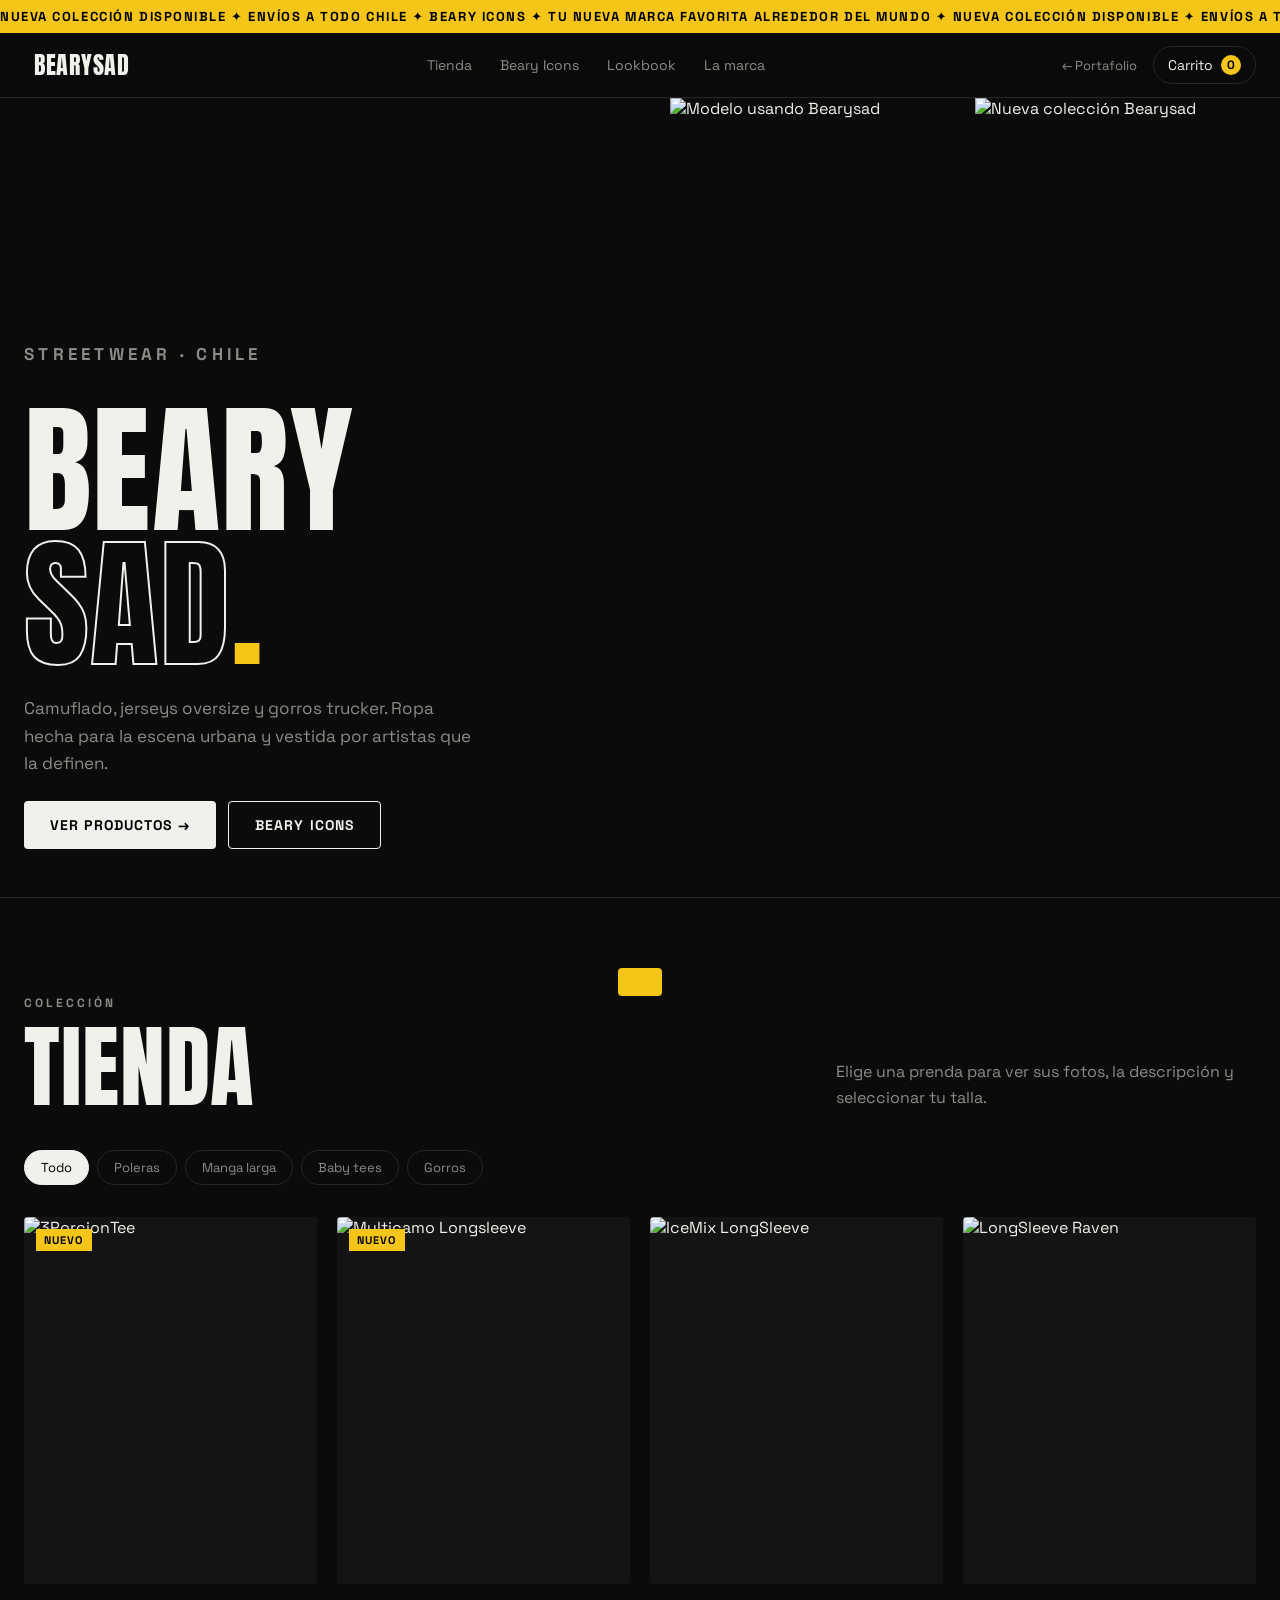
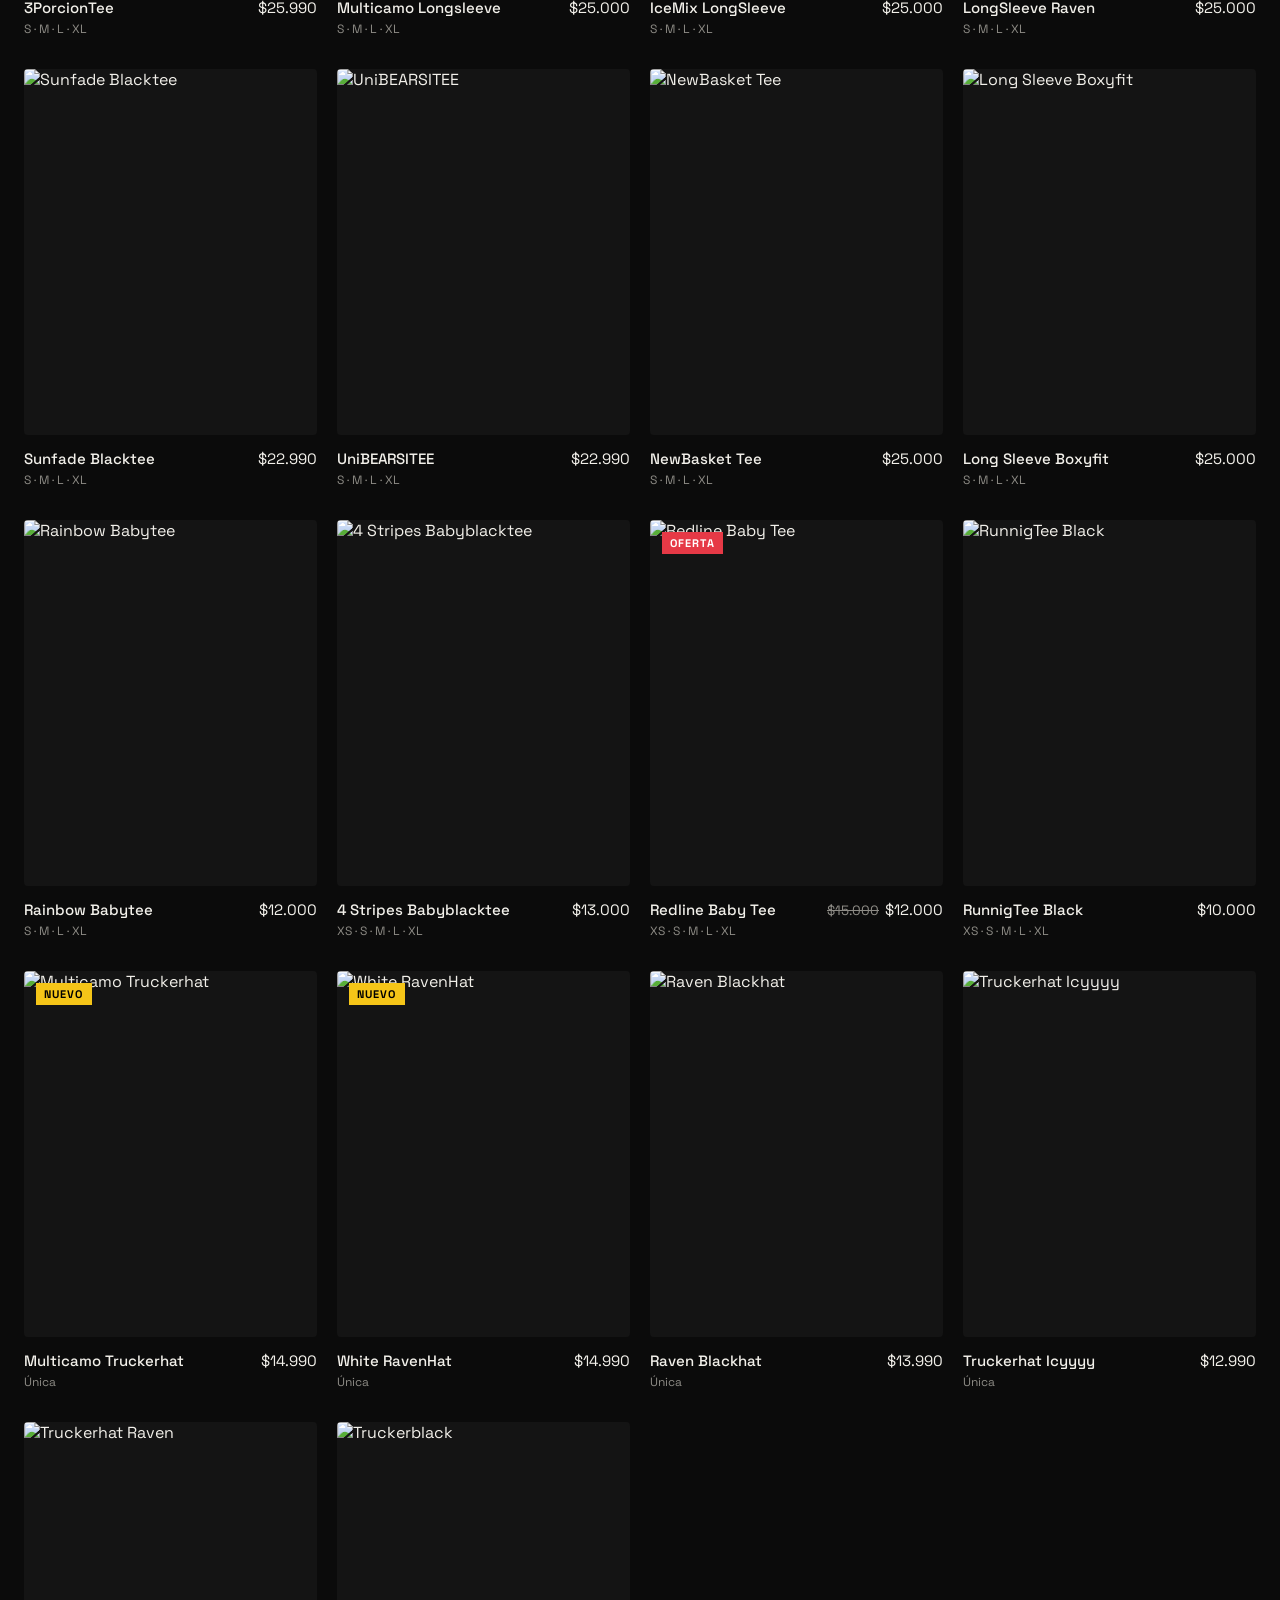
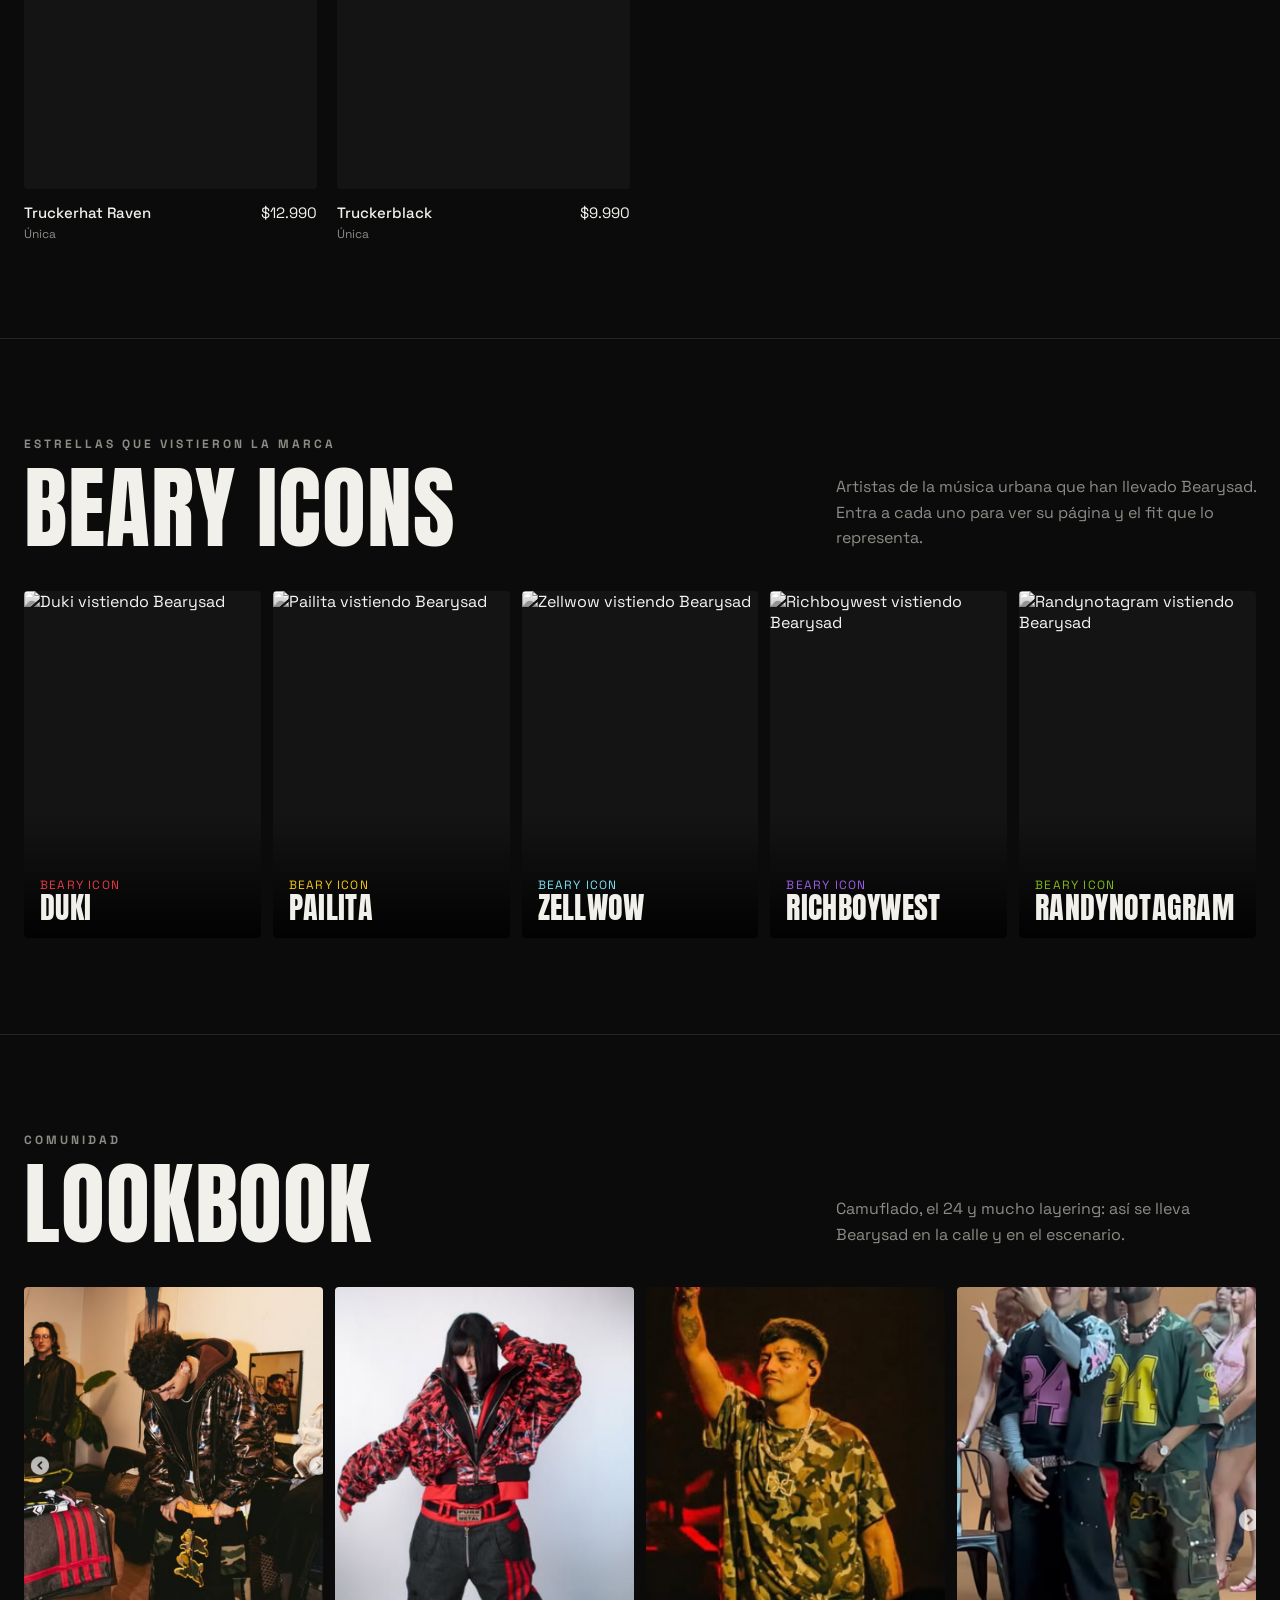
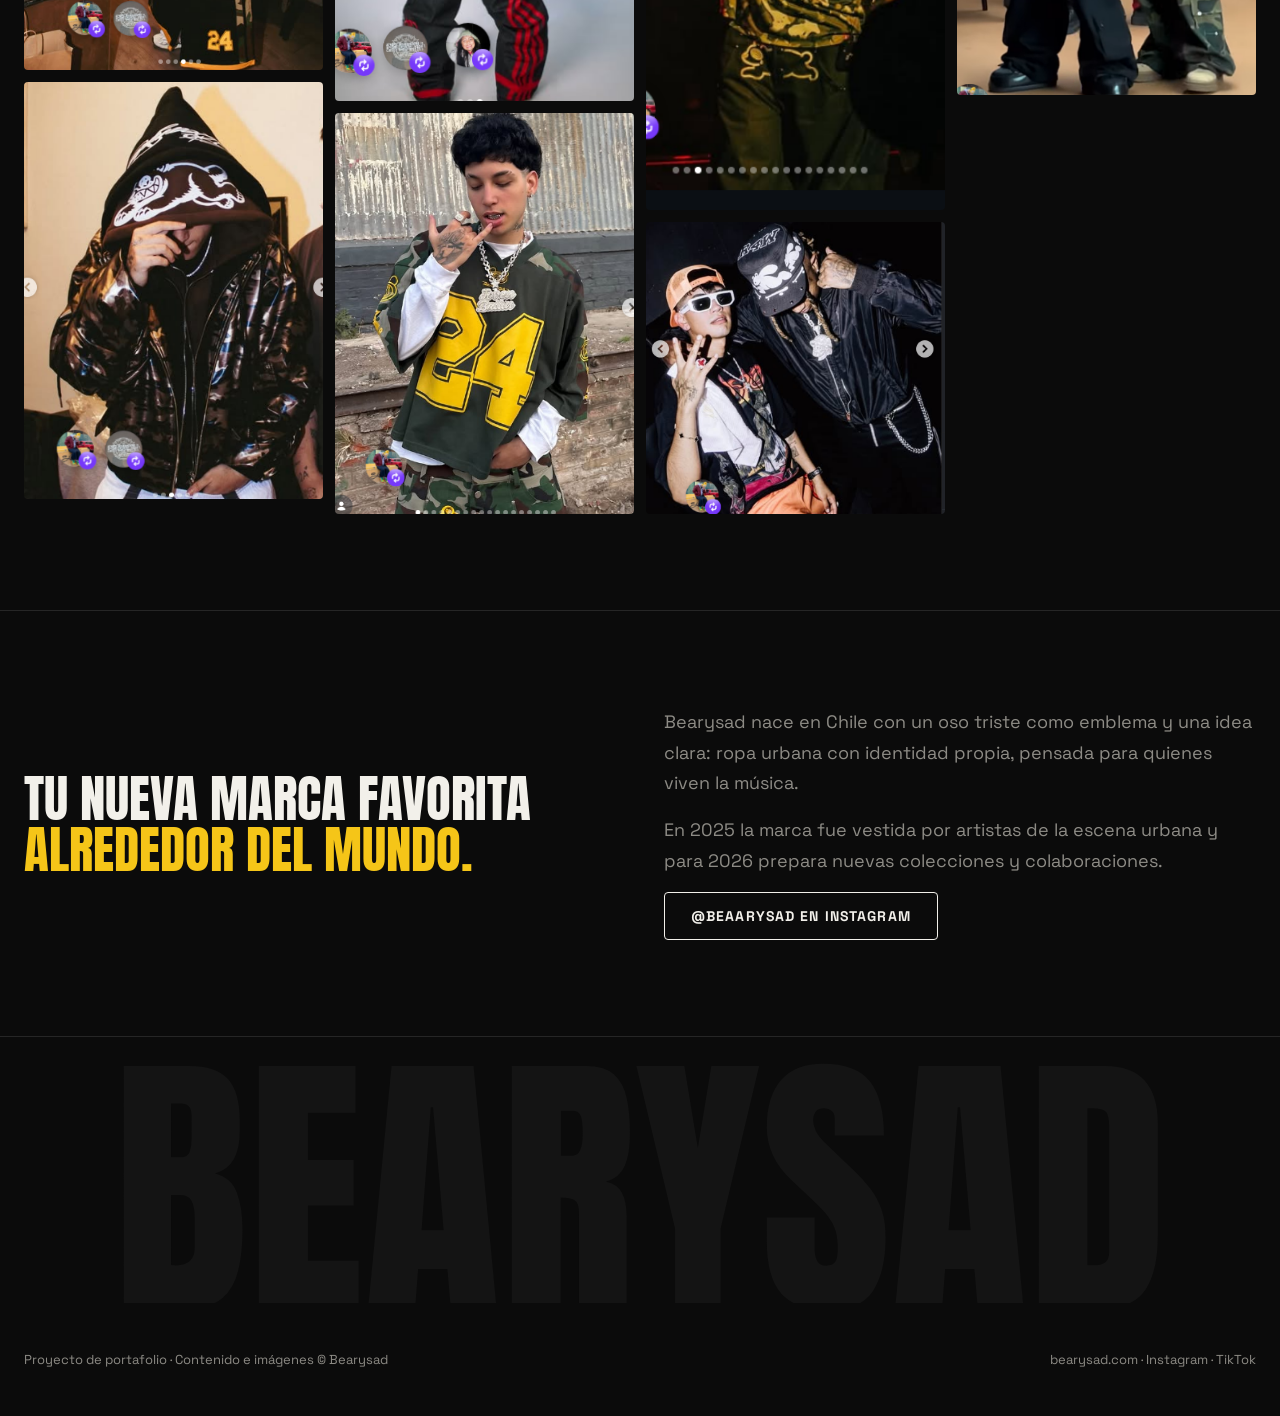
==== proyectos/bearysad/index.html @ 82fe90ac "Portafolio: proyecto 01 Bearysad (tienda + Beary Icons) Co-Authored-By: Claude Opus 5.5 <noreply@ant" ====
<!doctype html>
<html lang="es">
<head>
  <meta charset="utf-8">
  <meta name="viewport" content="width=device-width, initial-scale=1">
  <title>Bearysad · Tienda</title>
  <meta name="description" content="Bearysad — marca chilena de streetwear. Catálogo, tallas y Beary Icons.">
  <link rel="preconnect" href="https://fonts.googleapis.com">
  <link href="https://fonts.googleapis.com/css2?family=Anton&family=Space+Grotesk:wght@400;500;700&display=swap" rel="stylesheet">
  <link rel="stylesheet" href="styles.css">
</head>
<body>
  <div class="marquee"><div>
    NUEVA COLECCIÓN DISPONIBLE ✦ ENVÍOS A TODO CHILE ✦ BEARY ICONS ✦ TU NUEVA MARCA FAVORITA ALREDEDOR DEL MUNDO ✦
    NUEVA COLECCIÓN DISPONIBLE ✦ ENVÍOS A TODO CHILE ✦ BEARY ICONS ✦ TU NUEVA MARCA FAVORITA ALREDEDOR DEL MUNDO ✦&nbsp;
  </div></div>

  <header class="top"><div class="wrap">
    <a class="brand" href="#"><img src="https://bearysad.com/cdn/shop/files/3dgifmaker58118.gif?height=100&v=1765331520" alt="">BEARYSAD</a>
    <nav class="nav"><a href="#tienda">Tienda</a><a href="#icons">Beary Icons</a><a href="#lookbook">Lookbook</a><a href="#marca">La marca</a></nav>
    <div style="display:flex;gap:16px;align-items:center">
      <a class="back" href="../../">← Portafolio</a>
      <button class="cart-btn">Carrito <span class="cart-count">0</span></button>
    </div>
  </div></header>

  <section class="hero">
    <div class="hero-copy">
      <p class="kicker">Streetwear · Chile</p>
      <h1 class="display">Beary<br><span class="outline">Sad</span><span class="y">.</span></h1>
      <p>Camuflado, jerseys oversize y gorros trucker. Ropa hecha para la escena urbana y vestida por artistas que la definen.</p>
      <div class="ctas"><a class="btn" href="#tienda">Ver productos →</a><a class="btn ghost" href="#icons">Beary Icons</a></div>
    </div>
    <div class="hero-imgs">
      <img src="https://bearysad.com/cdn/shop/files/IMG_6656.jpg?v=1794150648&width=1200" alt="Modelo usando Bearysad">
      <img src="https://bearysad.com/cdn/shop/files/IMG_6909.jpg?v=1794150567&width=1200" alt="Nueva colección Bearysad">
    </div>
  </section>

  <section class="block" id="tienda"><div class="wrap">
    <div class="sec-head reveal">
      <div><p class="kicker">Colección</p><h2 class="display">Tienda</h2></div>
      <p>Elige una prenda para ver sus fotos, la descripción y seleccionar tu talla.</p>
    </div>
    <div class="filters" id="filters"></div>
    <div class="products" id="products"></div>
  </div></section>

  <section class="block" id="icons"><div class="wrap">
    <div class="sec-head reveal">
      <div><p class="kicker">Estrellas que vistieron la marca</p><h2 class="display">Beary Icons</h2></div>
      <p>Artistas de la música urbana que han llevado Bearysad. Entra a cada uno para ver su página y el fit que lo representa.</p>
    </div>
    <div class="icons" id="icons-grid"></div>
  </div></section>

  <section class="block" id="lookbook"><div class="wrap">
    <div class="sec-head reveal">
      <div><p class="kicker">Comunidad</p><h2 class="display">Lookbook</h2></div>
      <p>Camuflado, el 24 y mucho layering: así se lleva Bearysad en la calle y en el escenario.</p>
    </div>
    <div class="lookbook" id="lookbook-grid"></div>
  </div></section>

  <section class="block" id="marca"><div class="wrap about">
    <blockquote class="reveal">Tu nueva marca favorita <span>alrededor del mundo.</span></blockquote>
    <div class="reveal">
      <p>Bearysad nace en Chile con un oso triste como emblema y una idea clara: ropa urbana con identidad propia, pensada para quienes viven la música.</p>
      <p>En 2025 la marca fue vestida por artistas de la escena urbana y para 2026 prepara nuevas colecciones y colaboraciones.</p>
      <a class="btn ghost" href="https://www.instagram.com/beaarysad/" target="_blank" rel="noopener">@beaarysad en Instagram</a>
    </div>
  </div></section>

  <div class="big-word">Bearysad</div>
  <footer class="foot"><div class="wrap">
    <span>Proyecto de portafolio · Contenido e imágenes © Bearysad</span>
    <span><a href="https://bearysad.com" target="_blank" rel="noopener">bearysad.com</a> · <a href="https://www.instagram.com/beaarysad/" target="_blank" rel="noopener">Instagram</a> · <a href="https://www.tiktok.com/@beaarysad" target="_blank" rel="noopener">TikTok</a></span>
  </div></footer>

  <script src="data.js"></script>
  <script src="app.js"></script>
  <script>
    let current = 'todo';
    function renderProducts() {
      const list = current === 'todo' ? PRODUCTS : PRODUCTS.filter(p => p.cat === current);
      $('#products').innerHTML = list.map(productCard).join('');
      $('#filters').innerHTML = CATEGORIES.map(c => `<button class="chip ${c.id === current ? 'active' : ''}" data-cat="${c.id}">${c.label}</button>`).join('');
      observeReveals();
    }
    $('#filters').addEventListener('click', e => { const b = e.target.closest('[data-cat]'); if (b) { current = b.dataset.cat; renderProducts(); } });
    renderProducts();

    $('#icons-grid').innerHTML = ICONS.map(i => `
      <a class="icon-card reveal" href="icono.html?id=${i.id}" style="--c:${i.theme.accent}">
        <img src="${i.image}" alt="${i.name} vistiendo Bearysad" loading="lazy">
        <div class="label"><span>Beary Icon</span><h3 class="display">${i.name}</h3></div>
      </a>`).join('');

    $('#lookbook-grid').innerHTML = LOOKBOOK.map(src => `<img class="reveal" src="${src}" alt="Look Bearysad" loading="lazy">`).join('');
    observeReveals();
  </script>
</body>
</html>
---- proyectos/bearysad/styles.css ----
:root {
  --bg: #0b0b0b; --bg2: #141414; --fg: #f2f0ea; --muted: #8d8b85; --line: #262626;
  --accent: #f5c518; --red: #e63946; --radius: 4px;
}
* { box-sizing: border-box; margin: 0; padding: 0; }
html { scroll-behavior: smooth; }
body { background: var(--bg); color: var(--fg); font-family: 'Space Grotesk', system-ui, sans-serif; overflow-x: hidden; }
a { color: inherit; text-decoration: none; }
button { font: inherit; color: inherit; background: none; border: 0; cursor: pointer; }
img { display: block; max-width: 100%; }
.wrap { max-width: 1320px; margin: 0 auto; padding: 0 24px; }
.display { font-family: 'Anton', sans-serif; font-weight: 400; text-transform: uppercase; letter-spacing: .01em; line-height: .95; }

/* Marquee */
.marquee { background: var(--accent); color: #000; overflow: hidden; white-space: nowrap; font-weight: 700; font-size: 13px; letter-spacing: .12em; padding: 8px 0; }
.marquee div { display: inline-block; animation: scroll 28s linear infinite; }
@keyframes scroll { to { transform: translateX(-50%); } }

/* Header */
header.top { position: sticky; top: 0; z-index: 40; background: rgba(11,11,11,.85); backdrop-filter: blur(10px); border-bottom: 1px solid var(--line); }
header.top .wrap { display: flex; align-items: center; justify-content: space-between; height: 64px; gap: 16px; }
.brand { display: flex; align-items: center; gap: 10px; font-family: Anton; font-size: 24px; letter-spacing: .03em; }
.brand img { height: 36px; }
.nav { display: flex; gap: 28px; font-size: 14px; }
.nav a { color: var(--muted); transition: color .2s; }
.nav a:hover { color: var(--fg); }
.cart-btn { display: flex; align-items: center; gap: 8px; border: 1px solid var(--line); padding: 8px 14px; border-radius: 99px; font-size: 14px; }
.cart-btn:hover { border-color: var(--fg); }
.cart-count { background: var(--accent); color: #000; font-weight: 700; border-radius: 99px; min-width: 20px; height: 20px; display: grid; place-items: center; font-size: 12px; padding: 0 6px; }
.back { font-size: 13px; color: var(--muted); }
@media (max-width: 760px) { .nav { display: none; } }

/* Hero */
.hero { position: relative; min-height: calc(100vh - 100px); display: grid; grid-template-columns: 1.1fr 1fr; border-bottom: 1px solid var(--line); }
.hero-copy { padding: 72px 24px 48px max(24px, calc((100vw - 1320px) / 2 + 24px)); display: flex; flex-direction: column; justify-content: flex-end; gap: 24px; }
.hero h1 { font-size: clamp(64px, 11vw, 168px); }
.hero h1 .outline { -webkit-text-stroke: 2px var(--fg); color: transparent; }
.hero h1 .y { color: var(--accent); }
.hero p { max-width: 460px; color: var(--muted); font-size: 17px; line-height: 1.6; }
.hero-imgs { display: grid; grid-template-columns: 1fr 1fr; }
.hero-imgs img { width: 100%; height: 100%; object-fit: cover; filter: saturate(1.1); }
.btn { display: inline-flex; align-items: center; gap: 10px; background: var(--fg); color: #000; padding: 14px 26px; font-weight: 700; font-size: 14px; letter-spacing: .08em; text-transform: uppercase; border-radius: var(--radius); transition: background .2s, transform .2s; }
.btn:hover { background: var(--accent); transform: translateY(-2px); }
.btn.ghost { background: transparent; color: var(--fg); border: 1px solid var(--fg); }
.btn.ghost:hover { background: var(--fg); color: #000; }
.ctas { display: flex; gap: 12px; flex-wrap: wrap; }
@media (max-width: 900px) {
  .hero { grid-template-columns: 1fr; }
  .hero-imgs { order: -1; height: 60vh; }
  .hero-copy { padding: 40px 24px; }
}

/* Sections */
section.block { padding: 96px 0; border-bottom: 1px solid var(--line); }
.sec-head { display: flex; justify-content: space-between; align-items: flex-end; gap: 24px; margin-bottom: 40px; flex-wrap: wrap; }
.sec-head h2 { font-size: clamp(44px, 7vw, 96px); }
.sec-head p { color: var(--muted); max-width: 420px; line-height: 1.6; }
.kicker { color: var(--accent); font-size: 12px; letter-spacing: .25em; text-transform: uppercase; margin-bottom: 12px; font-weight: 700; }

/* Filters */
.filters { display: flex; gap: 8px; flex-wrap: wrap; margin-bottom: 32px; }
.chip { border: 1px solid var(--line); padding: 8px 16px; border-radius: 99px; font-size: 13px; color: var(--muted); transition: all .2s; }
.chip:hover { color: var(--fg); border-color: var(--muted); }
.chip.active { background: var(--fg); color: #000; border-color: var(--fg); }

/* Product grid */
.products { display: grid; grid-template-columns: repeat(auto-fill, minmax(260px, 1fr)); gap: 32px 20px; }
.product { cursor: pointer; }
.product .ph { position: relative; aspect-ratio: 4/5; background: var(--bg2); overflow: hidden; border-radius: var(--radius); }
.product .ph img { position: absolute; inset: 0; width: 100%; height: 100%; object-fit: cover; transition: opacity .4s, transform .6s; }
.product .ph img.alt { opacity: 0; }
.product:hover .ph img.alt { opacity: 1; }
.product:hover .ph img { transform: scale(1.04); }
.badge { position: absolute; top: 12px; left: 12px; z-index: 2; background: var(--accent); color: #000; font-size: 11px; font-weight: 700; letter-spacing: .1em; padding: 4px 8px; text-transform: uppercase; }
.badge.sale { background: var(--red); color: #fff; }
.quick { position: absolute; left: 12px; right: 12px; bottom: 12px; z-index: 2; background: var(--fg); color: #000; text-align: center; padding: 12px; font-size: 13px; font-weight: 700; letter-spacing: .08em; text-transform: uppercase; transform: translateY(140%); transition: transform .3s; }
.product:hover .quick { transform: none; }
.product .meta { display: flex; justify-content: space-between; gap: 12px; padding-top: 14px; font-size: 15px; }
.product .meta .name { font-weight: 500; }
.price { white-space: nowrap; }
.price s { color: var(--muted); margin-right: 6px; font-size: .9em; }
.product .sizes-hint { color: var(--muted); font-size: 12px; margin-top: 4px; }

/* Icons */
.icons { display: grid; grid-template-columns: repeat(5, 1fr); gap: 12px; }
.icon-card { position: relative; aspect-ratio: 3/4.4; overflow: hidden; border-radius: var(--radius); background: var(--bg2); }
.icon-card img { width: 100%; height: 100%; object-fit: cover; filter: grayscale(1) contrast(1.05); transition: filter .5s, transform .6s; }
.icon-card:hover img { filter: none; transform: scale(1.05); }
.icon-card .label { position: absolute; inset: auto 0 0 0; padding: 60px 16px 16px; background: linear-gradient(transparent, rgba(0,0,0,.9)); }
.icon-card .label h3 { font-size: 30px; }
.icon-card .label span { font-size: 12px; color: var(--c, var(--accent)); letter-spacing: .1em; text-transform: uppercase; }
.icon-card::after { content: ''; position: absolute; inset: 0; border: 2px solid var(--c, var(--accent)); opacity: 0; transition: opacity .3s; border-radius: var(--radius); }
.icon-card:hover::after { opacity: 1; }
@media (max-width: 1000px) { .icons { grid-template-columns: repeat(3, 1fr); } }
@media (max-width: 620px) { .icons { grid-template-columns: repeat(2, 1fr); } }

/* Lookbook */
.lookbook { columns: 4 240px; column-gap: 12px; }
.lookbook img { width: 100%; margin-bottom: 12px; border-radius: var(--radius); break-inside: avoid; }

/* About */
.about { display: grid; grid-template-columns: 1fr 1fr; gap: 48px; align-items: center; }
.about p { color: var(--muted); font-size: 18px; line-height: 1.7; margin-bottom: 16px; }
.about blockquote { font-family: Anton; font-size: clamp(32px, 4vw, 56px); text-transform: uppercase; line-height: 1; }
.about blockquote span { color: var(--accent); }
@media (max-width: 800px) { .about { grid-template-columns: 1fr; } }

footer.foot { padding: 48px 0; color: var(--muted); font-size: 13px; }
footer.foot .wrap { display: flex; justify-content: space-between; gap: 24px; flex-wrap: wrap; }
footer.foot a:hover { color: var(--fg); }
.big-word { font-family: Anton; font-size: clamp(80px, 22vw, 340px); line-height: .8; text-transform: uppercase; color: var(--bg2); text-align: center; overflow: hidden; user-select: none; padding-top: 40px; }

/* Overlay / modal / drawer */
.overlay { position: fixed; inset: 0; background: rgba(0,0,0,.7); z-index: 60; opacity: 0; pointer-events: none; transition: opacity .3s; }
.overlay.open { opacity: 1; pointer-events: auto; }
.modal { position: fixed; z-index: 70; inset: 4vh max(16px, calc((100vw - 1100px)/2)); background: var(--bg); border: 1px solid var(--line); display: grid; grid-template-columns: 1.1fr 1fr; overflow: hidden; border-radius: var(--radius); opacity: 0; transform: translateY(20px); pointer-events: none; transition: opacity .3s, transform .3s; }
.modal.open { opacity: 1; transform: none; pointer-events: auto; }
.gallery { display: flex; flex-direction: column; background: var(--bg2); min-height: 0; }
.gallery .main { flex: 1; min-height: 0; }
.gallery .main img { width: 100%; height: 100%; object-fit: cover; }
.thumbs { display: flex; gap: 8px; padding: 8px; }
.thumbs button { width: 64px; height: 80px; border: 2px solid transparent; border-radius: 2px; overflow: hidden; opacity: .6; }
.thumbs button.active { border-color: var(--fg); opacity: 1; }
.thumbs img { width: 100%; height: 100%; object-fit: cover; }
.detail { padding: 40px; overflow-y: auto; display: flex; flex-direction: column; gap: 22px; }
.detail h2 { font-size: 48px; }
.detail .price { font-size: 22px; }
.detail .desc { color: var(--muted); line-height: 1.7; }
.opt-label { font-size: 12px; letter-spacing: .15em; text-transform: uppercase; color: var(--muted); margin-bottom: 10px; display: flex; justify-content: space-between; }
.opts { display: flex; gap: 8px; flex-wrap: wrap; }
.opt { min-width: 52px; height: 46px; padding: 0 14px; border: 1px solid var(--line); border-radius: var(--radius); font-weight: 500; transition: all .15s; }
.opt:hover { border-color: var(--fg); }
.opt.active { background: var(--fg); color: #000; border-color: var(--fg); }
.opt:disabled { opacity: .3; text-decoration: line-through; cursor: not-allowed; }
.add { width: 100%; justify-content: center; padding: 18px; }
.add:disabled { opacity: .4; cursor: not-allowed; transform: none; background: var(--fg); }
.small { font-size: 13px; color: var(--muted); line-height: 1.6; }
.close { position: absolute; top: 14px; right: 14px; z-index: 3; width: 40px; height: 40px; border-radius: 50%; background: rgba(0,0,0,.6); font-size: 20px; display: grid; place-items: center; }
.close:hover { background: var(--fg); color: #000; }
@media (max-width: 800px) {
  .modal { inset: 0; grid-template-columns: 1fr; overflow-y: auto; border-radius: 0; }
  .gallery .main { height: 60vh; flex: none; }
  .detail { padding: 24px; overflow: visible; }
}

.drawer { position: fixed; z-index: 80; top: 0; right: 0; bottom: 0; width: min(420px, 100vw); background: var(--bg); border-left: 1px solid var(--line); display: flex; flex-direction: column; transform: translateX(100%); transition: transform .35s cubic-bezier(.2,.8,.2,1); }
.drawer.open { transform: none; }
.drawer header { display: flex; justify-content: space-between; align-items: center; padding: 20px 24px; border-bottom: 1px solid var(--line); }
.drawer header h3 { font-size: 28px; }
.drawer .items { flex: 1; overflow-y: auto; padding: 8px 24px; }
.drawer .empty { color: var(--muted); text-align: center; padding: 60px 0; }
.line { display: grid; grid-template-columns: 72px 1fr auto; gap: 14px; padding: 16px 0; border-bottom: 1px solid var(--line); align-items: start; }
.line img { width: 72px; height: 90px; object-fit: cover; border-radius: 2px; }
.line .n { font-weight: 500; }
.line .v { color: var(--muted); font-size: 13px; margin-top: 4px; }
.qty { display: inline-flex; align-items: center; border: 1px solid var(--line); margin-top: 10px; border-radius: 2px; }
.qty button { width: 30px; height: 30px; }
.qty span { min-width: 24px; text-align: center; font-size: 14px; }
.rm { color: var(--muted); font-size: 12px; text-decoration: underline; margin-top: 8px; display: block; }
.drawer footer { padding: 24px; border-top: 1px solid var(--line); display: flex; flex-direction: column; gap: 14px; }
.total { display: flex; justify-content: space-between; font-size: 18px; font-weight: 700; }

.toast { position: fixed; bottom: 24px; left: 50%; transform: translate(-50%, 120px); background: var(--accent); color: #000; padding: 14px 22px; font-weight: 700; z-index: 90; border-radius: var(--radius); transition: transform .35s; }
.toast.show { transform: translate(-50%, 0); }

/* Reveal */
.reveal { opacity: 0; transform: translateY(30px); transition: opacity .8s, transform .8s; }
.reveal.in { opacity: 1; transform: none; }

/* ===== Página de ícono ===== */
body.icon-page { --accent: var(--icon-accent, #f5c518); background: var(--icon-bg, #0b0b0b); }
.icon-hero { position: relative; min-height: calc(100vh - 64px); display: grid; grid-template-columns: 1fr 1fr; overflow: hidden; }
.icon-hero .bg-name { position: absolute; inset: auto 0 -0.12em 0; font-family: Anton; font-size: 26vw; line-height: .8; text-transform: uppercase; color: transparent; -webkit-text-stroke: 1px var(--accent); opacity: .25; white-space: nowrap; pointer-events: none; }
.icon-hero .photo { position: relative; }
.icon-hero .photo img { width: 100%; height: 100%; object-fit: cover; position: absolute; inset: 0; }
.icon-hero .photo::after { content: ''; position: absolute; inset: 0; background: linear-gradient(90deg, transparent 60%, var(--icon-bg, #0b0b0b)); }
.icon-hero .info { position: relative; z-index: 2; padding: 64px 48px; display: flex; flex-direction: column; justify-content: center; gap: 24px; }
.icon-hero h1 { font-size: clamp(72px, 10vw, 160px); color: var(--fg); }
.icon-hero .tag { color: var(--accent); font-weight: 700; letter-spacing: .15em; text-transform: uppercase; font-size: 13px; }
.icon-hero p { color: #b9b7b0; font-size: 18px; line-height: 1.7; max-width: 520px; }
.icon-hero .handle { display: inline-block; border: 1px solid var(--accent); color: var(--accent); padding: 8px 14px; border-radius: 99px; font-size: 13px; width: fit-content; }
@media (max-width: 860px) {
  .icon-hero { grid-template-columns: 1fr; }
  .icon-hero .photo { height: 70vh; }
  .icon-hero .photo::after { background: linear-gradient(180deg, transparent 60%, var(--icon-bg, #0b0b0b)); }
  .icon-hero .info { padding: 24px; }
}
.icon-nav { display: flex; justify-content: space-between; gap: 16px; padding: 40px 0; }
.icon-nav a { display: flex; flex-direction: column; gap: 6px; }
.icon-nav a span { color: var(--muted); font-size: 12px; letter-spacing: .15em; text-transform: uppercase; }
.icon-nav a strong { font-family: Anton; font-size: 36px; font-weight: 400; text-transform: uppercase; transition: color .2s; }
.icon-nav a:hover strong { color: var(--accent); }
.icon-nav a.next { text-align: right; }
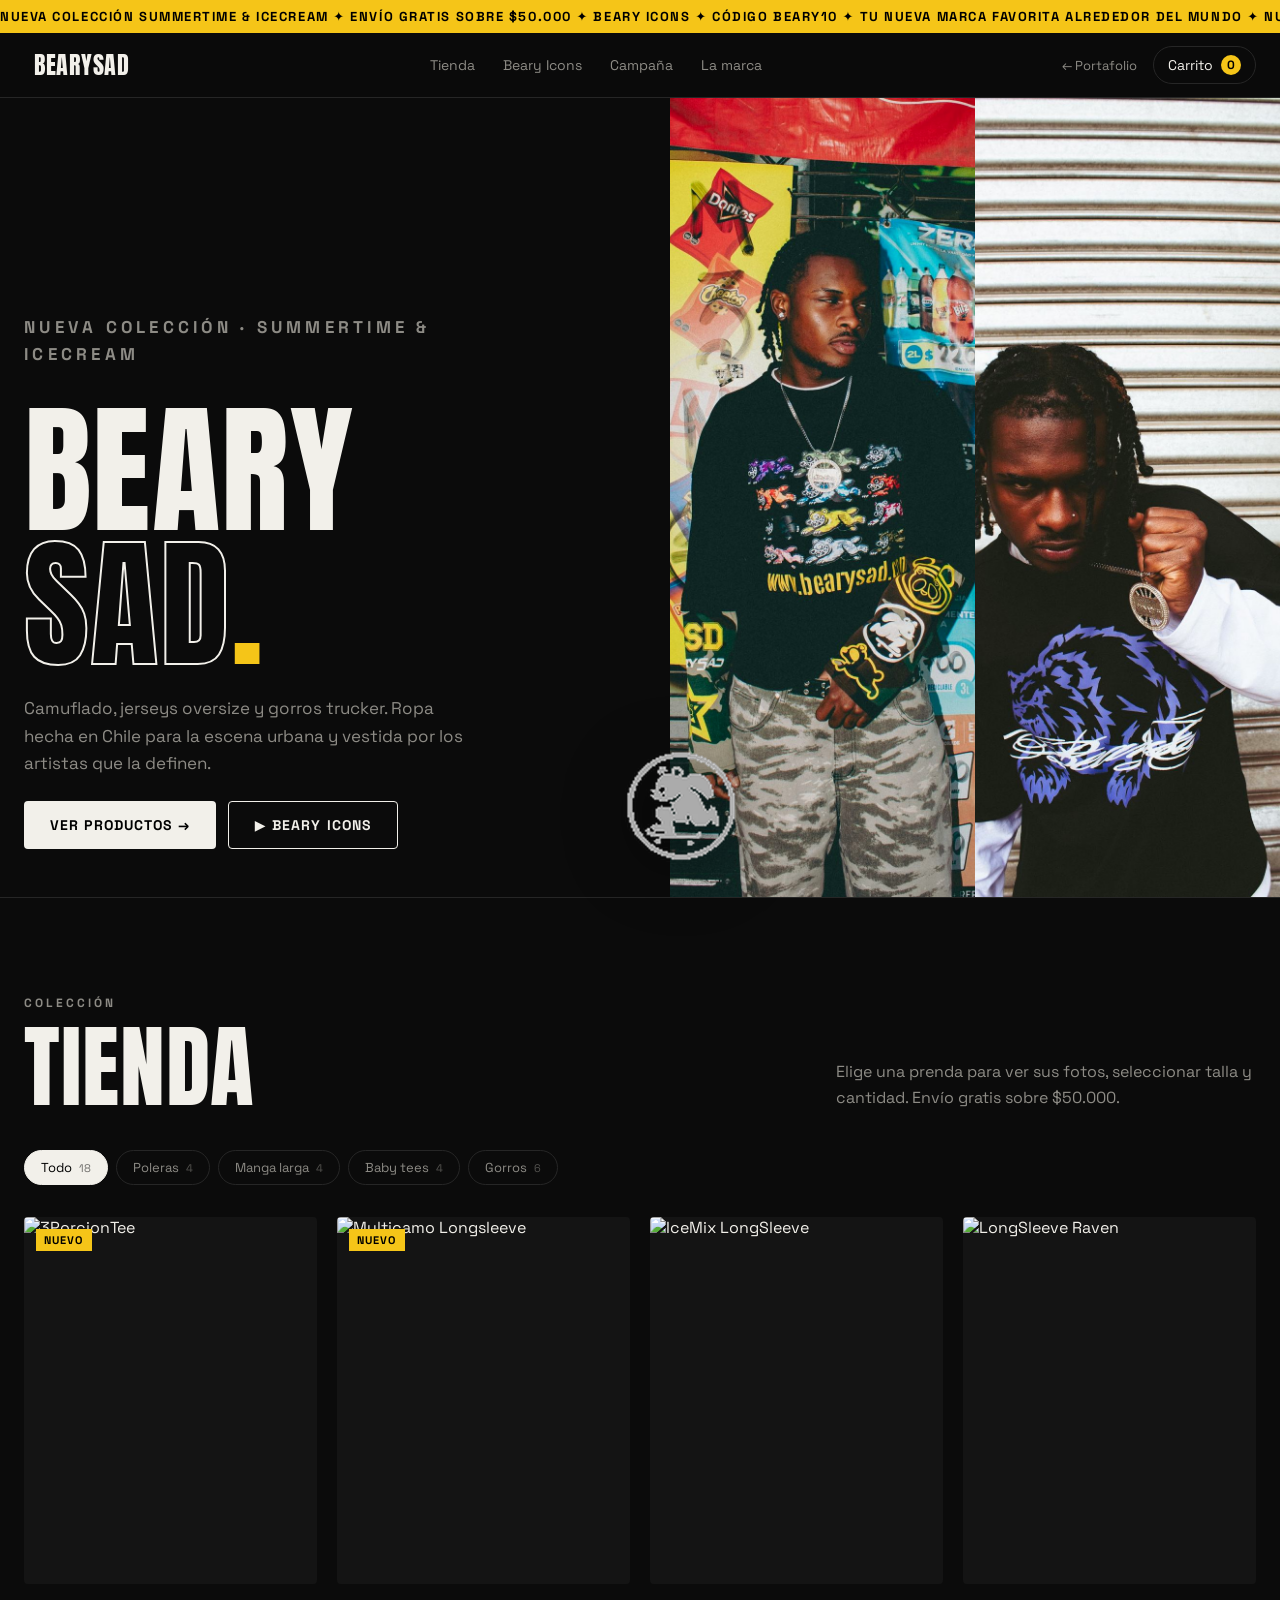
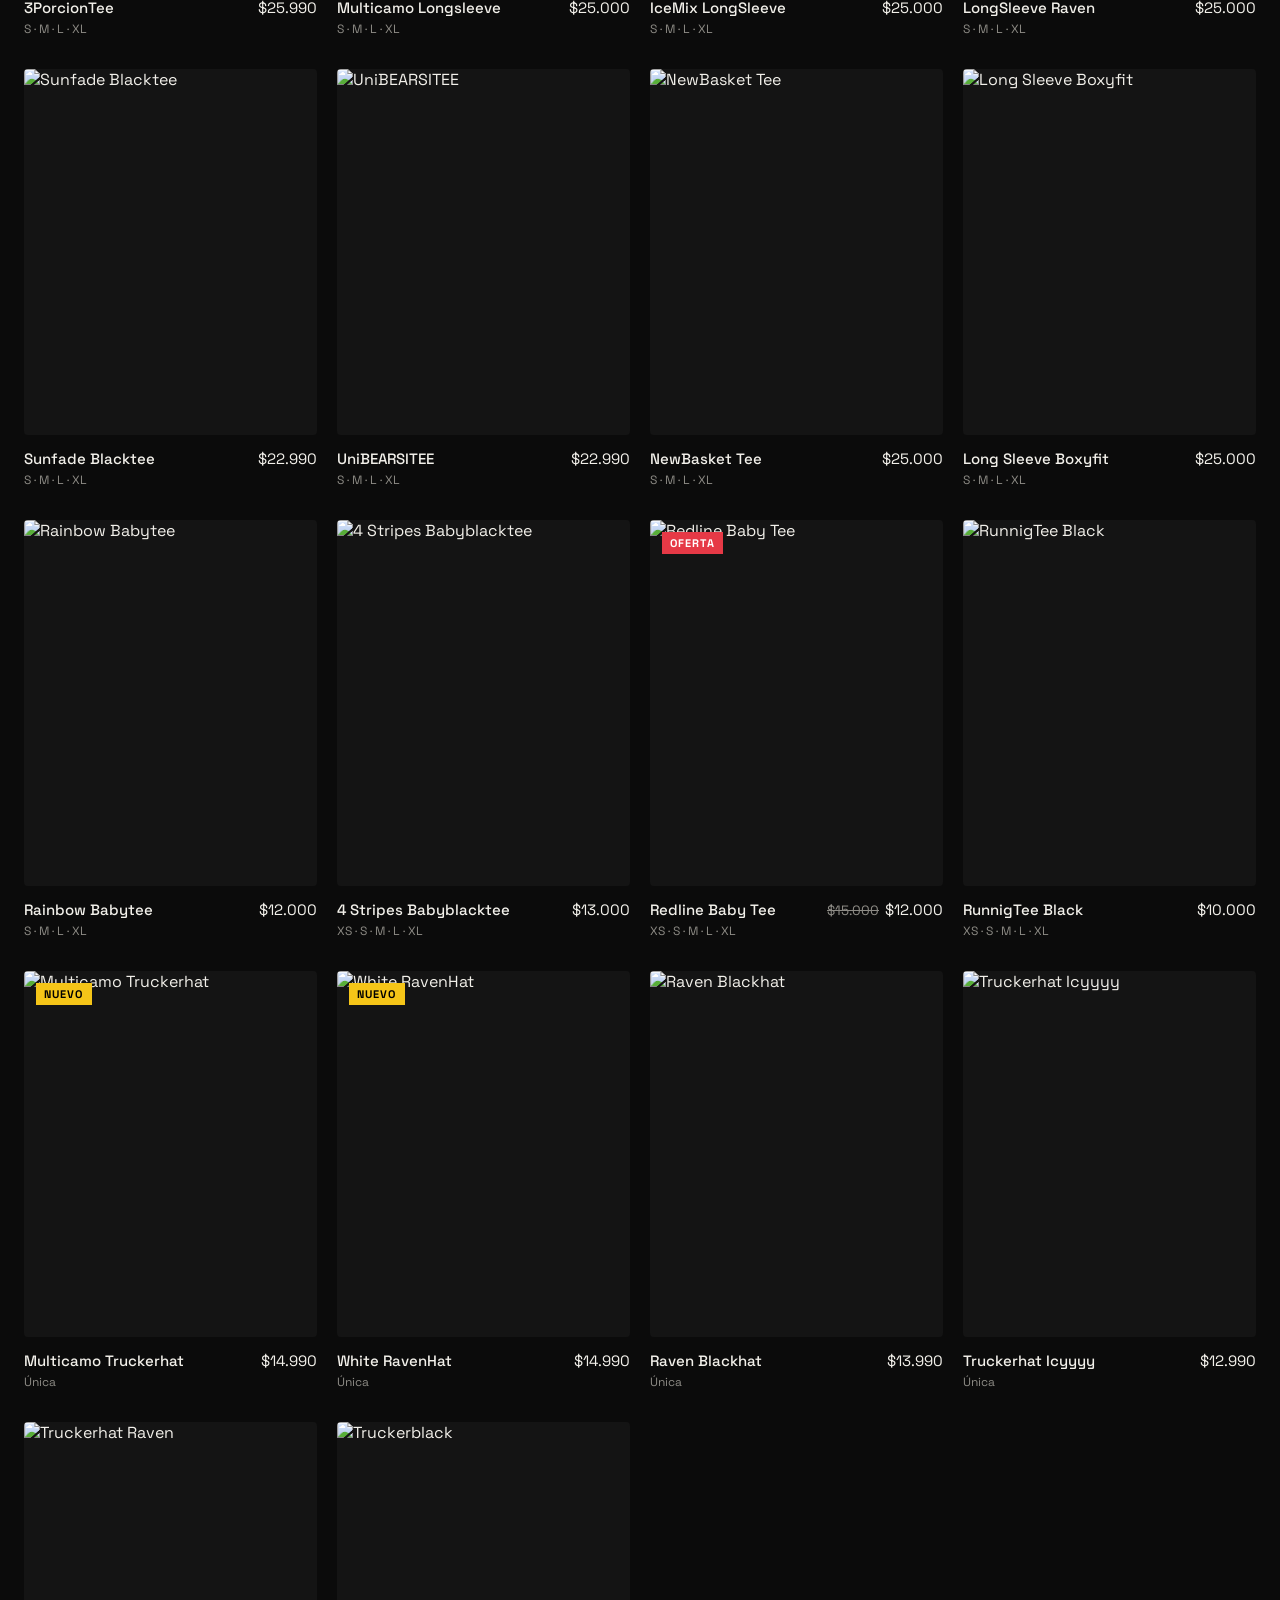
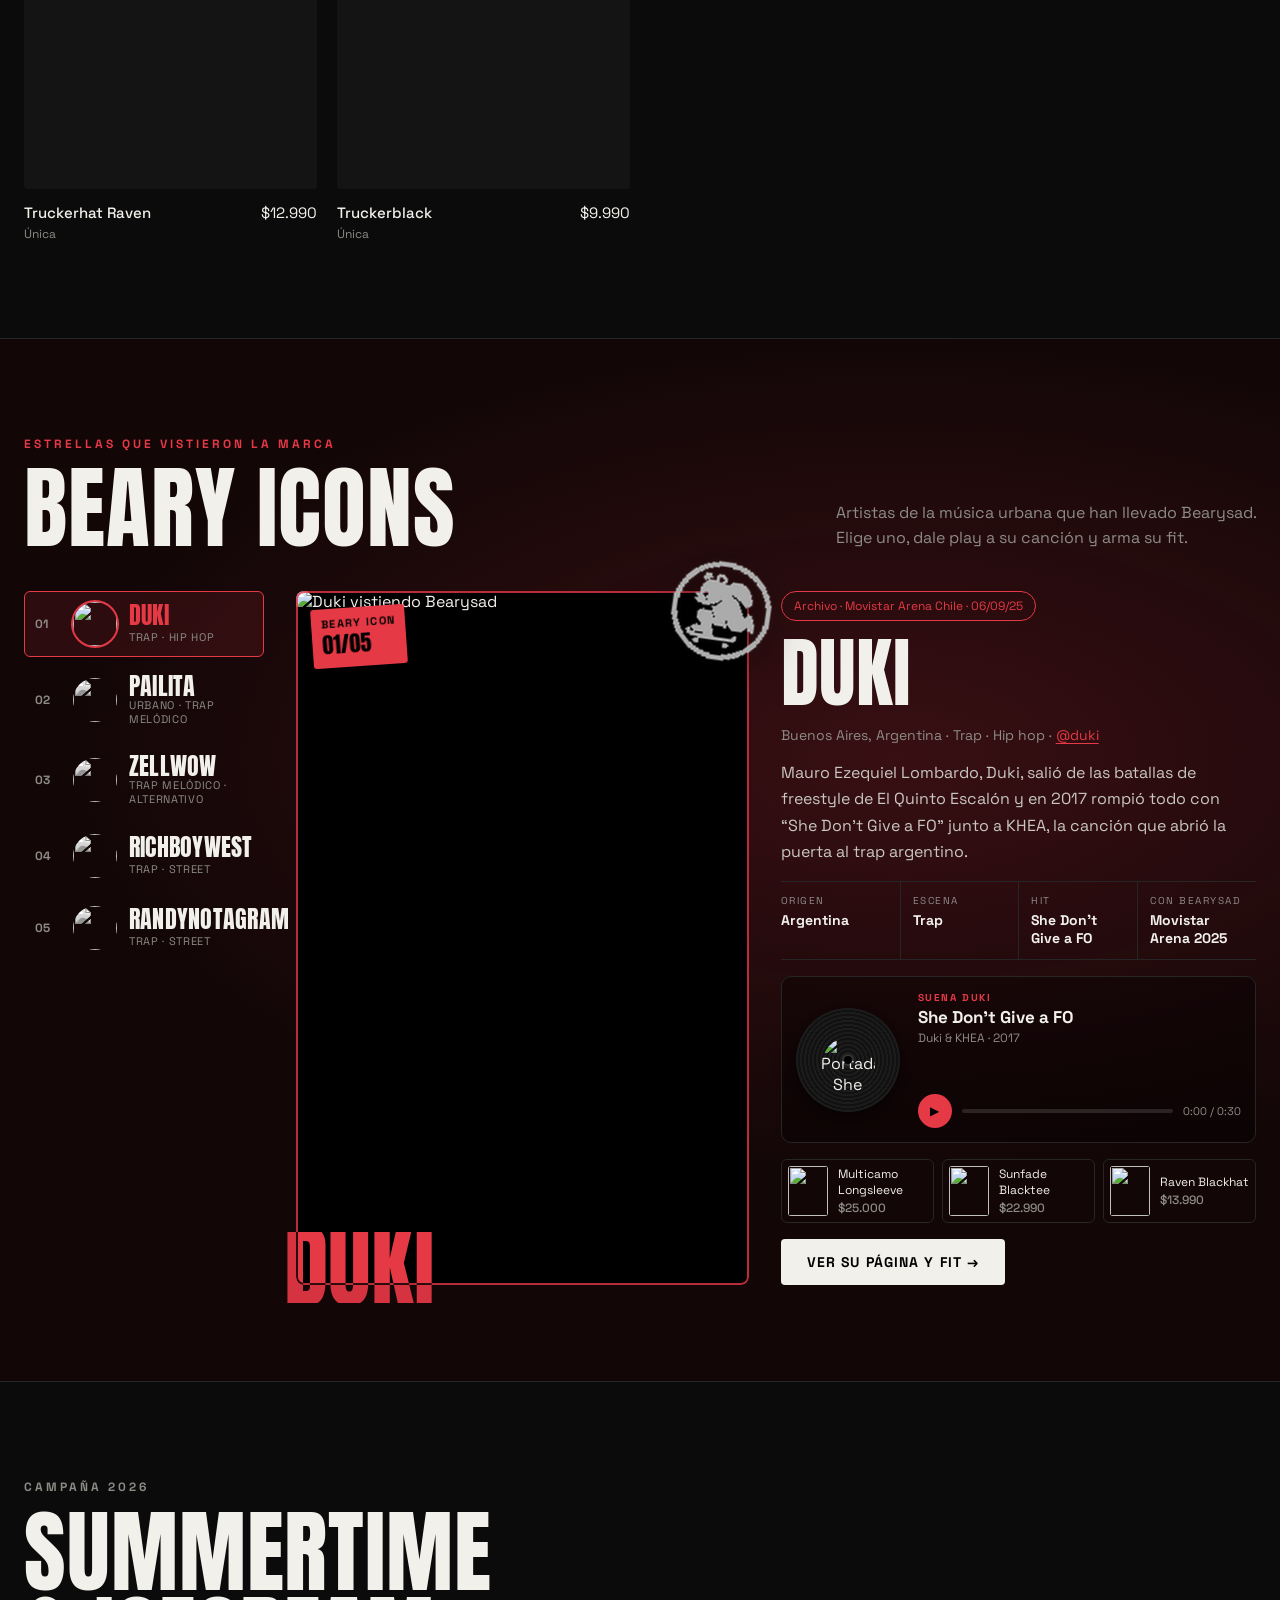
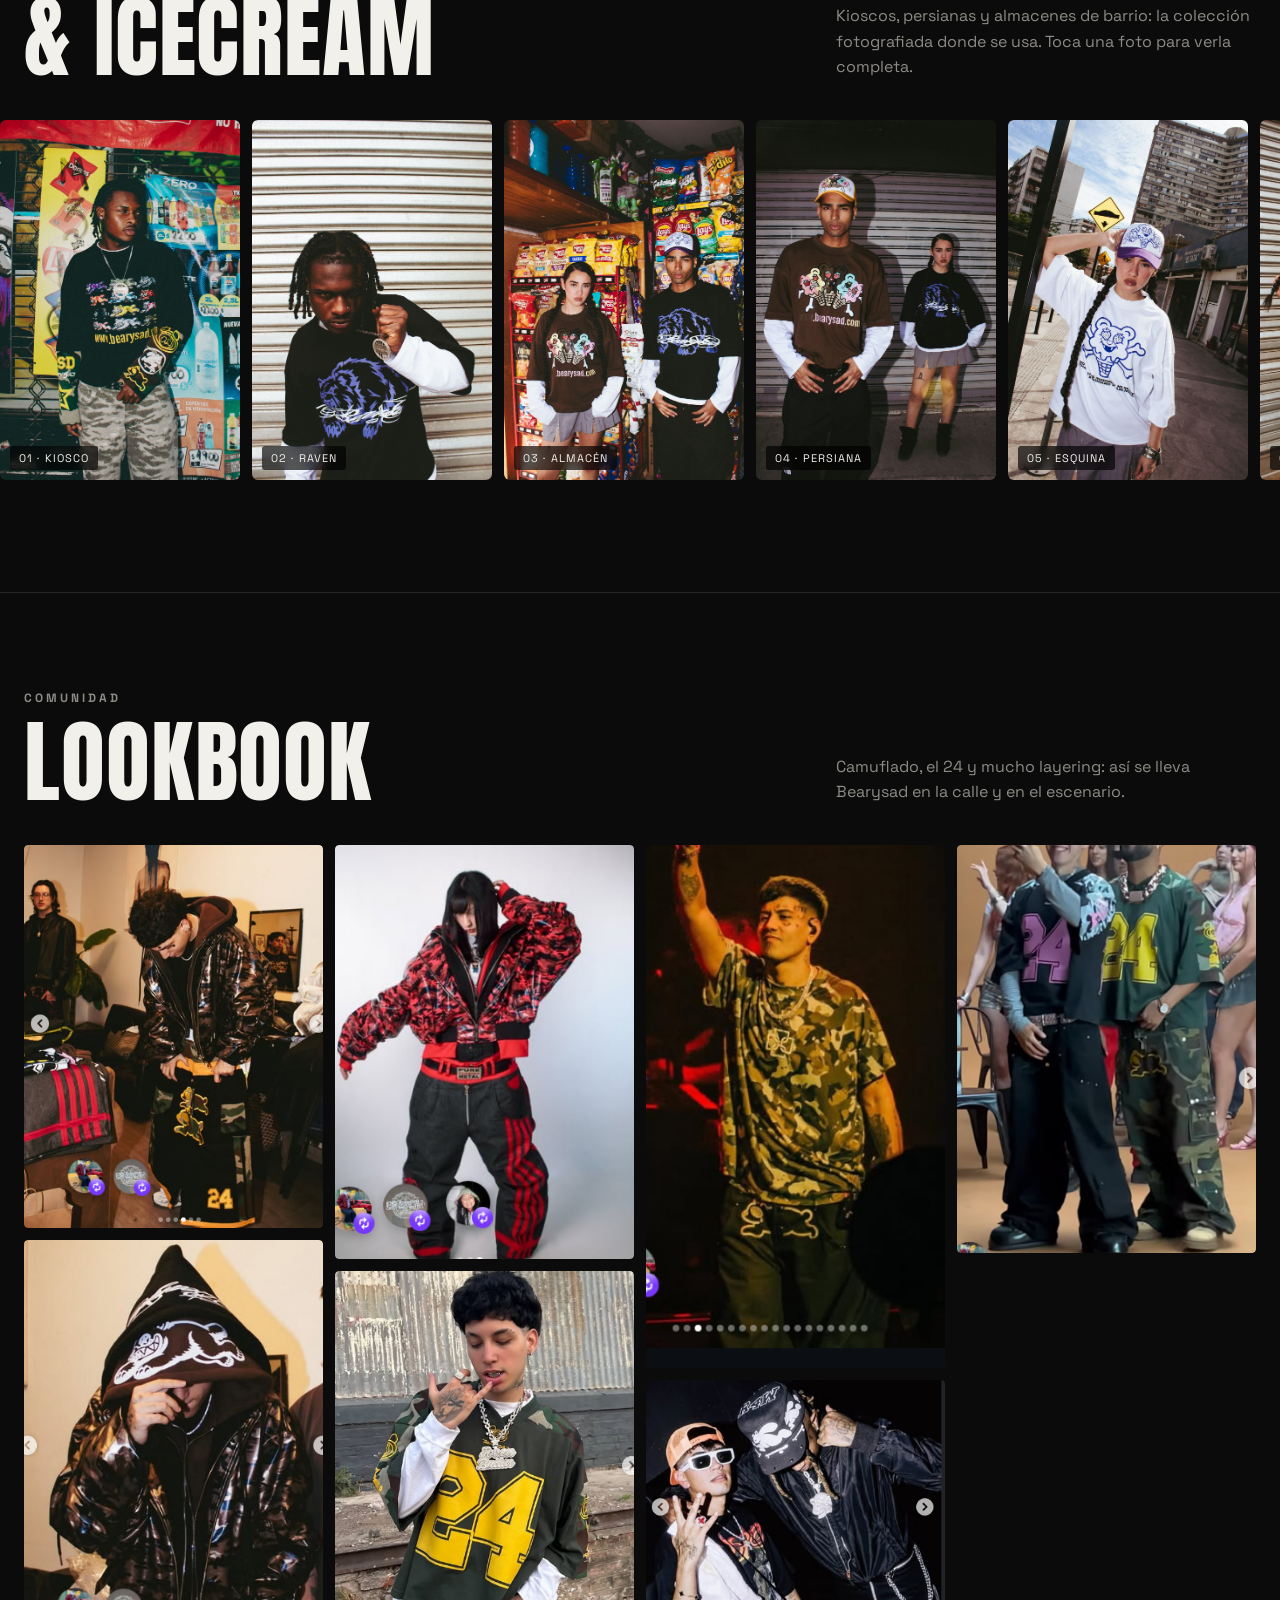
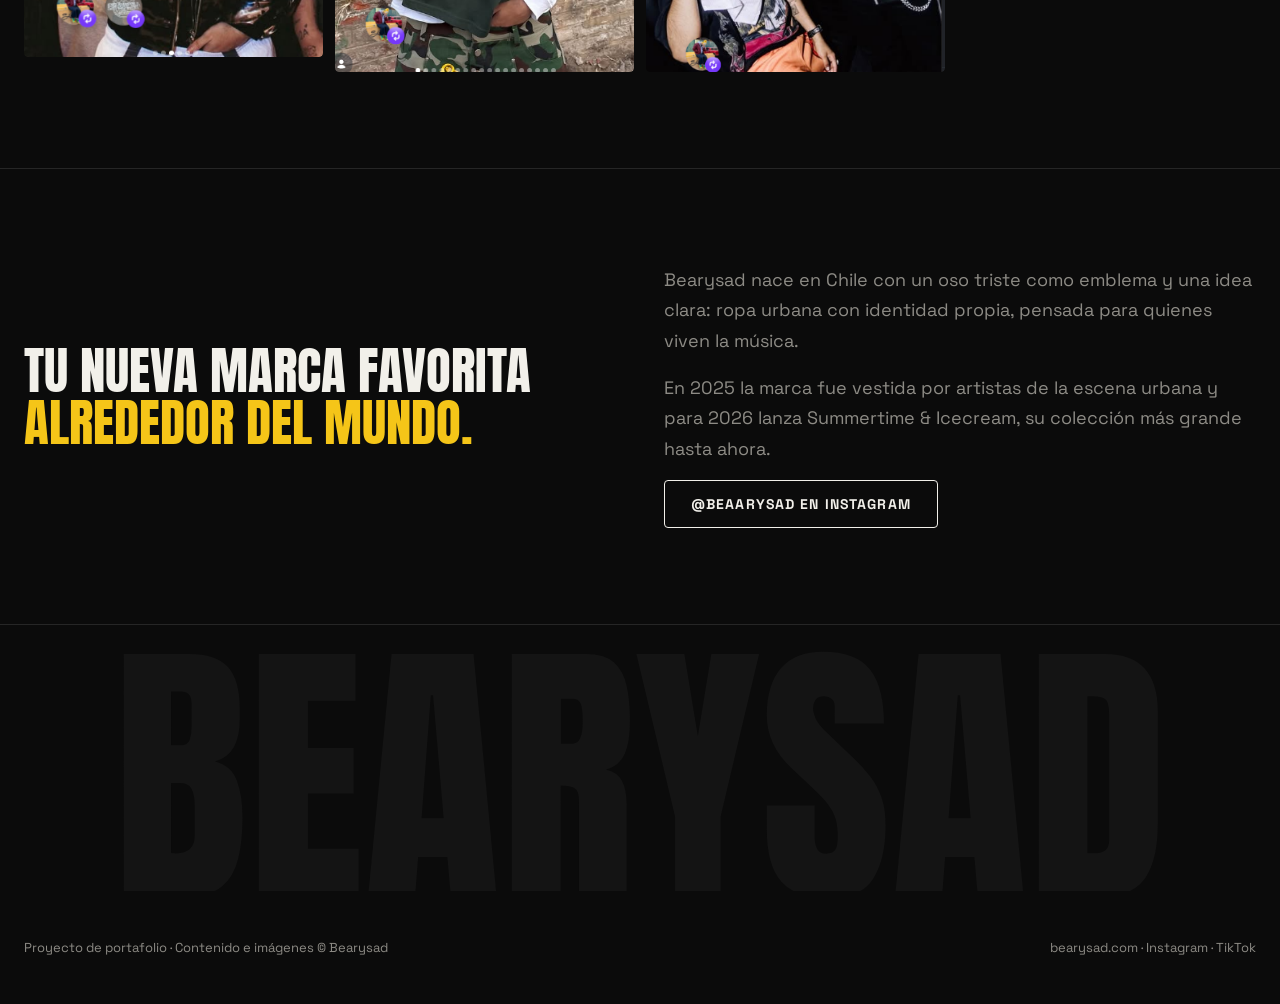
==== commit e18d5f6e: "Bearysad: Beary Icons interactivo, carrito y checkout simulado - Beary Icons: escenario con bio, dat" ====
--- a/proyectos/bearysad/index.html
+++ b/proyectos/bearysad/index.html
@@ -4,55 +4,72 @@
   <meta charset="utf-8">
   <meta name="viewport" content="width=device-width, initial-scale=1">
   <title>Bearysad · Tienda</title>
-  <meta name="description" content="Bearysad — marca chilena de streetwear. Catálogo, tallas y Beary Icons.">
+  <meta name="description" content="Bearysad — marca chilena de streetwear. Catálogo, tallas, carrito y Beary Icons.">
   <link rel="preconnect" href="https://fonts.googleapis.com">
   <link href="https://fonts.googleapis.com/css2?family=Anton&family=Space+Grotesk:wght@400;500;700&display=swap" rel="stylesheet">
   <link rel="stylesheet" href="styles.css">
 </head>
 <body>
   <div class="marquee"><div>
-    NUEVA COLECCIÓN DISPONIBLE ✦ ENVÍOS A TODO CHILE ✦ BEARY ICONS ✦ TU NUEVA MARCA FAVORITA ALREDEDOR DEL MUNDO ✦
-    NUEVA COLECCIÓN DISPONIBLE ✦ ENVÍOS A TODO CHILE ✦ BEARY ICONS ✦ TU NUEVA MARCA FAVORITA ALREDEDOR DEL MUNDO ✦&nbsp;
+    NUEVA COLECCIÓN SUMMERTIME &amp; ICECREAM ✦ ENVÍO GRATIS SOBRE $50.000 ✦ BEARY ICONS ✦ CÓDIGO BEARY10 ✦ TU NUEVA MARCA FAVORITA ALREDEDOR DEL MUNDO ✦
+    NUEVA COLECCIÓN SUMMERTIME &amp; ICECREAM ✦ ENVÍO GRATIS SOBRE $50.000 ✦ BEARY ICONS ✦ CÓDIGO BEARY10 ✦ TU NUEVA MARCA FAVORITA ALREDEDOR DEL MUNDO ✦&nbsp;
   </div></div>
 
   <header class="top"><div class="wrap">
     <a class="brand" href="#"><img src="https://bearysad.com/cdn/shop/files/3dgifmaker58118.gif?height=100&v=1765331520" alt="">BEARYSAD</a>
-    <nav class="nav"><a href="#tienda">Tienda</a><a href="#icons">Beary Icons</a><a href="#lookbook">Lookbook</a><a href="#marca">La marca</a></nav>
-    <div style="display:flex;gap:16px;align-items:center">
+    <nav class="nav"><a href="#tienda">Tienda</a><a href="#icons">Beary Icons</a><a href="#campana">Campaña</a><a href="#marca">La marca</a></nav>
+    <div class="top-actions">
       <a class="back" href="../../">← Portafolio</a>
-      <button class="cart-btn">Carrito <span class="cart-count">0</span></button>
+      <button class="cart-btn" aria-label="Abrir carrito">Carrito <span class="cart-count">0</span></button>
     </div>
   </div></header>
 
   <section class="hero">
     <div class="hero-copy">
-      <p class="kicker">Streetwear · Chile</p>
+      <p class="kicker">Nueva colección · Summertime &amp; Icecream</p>
       <h1 class="display">Beary<br><span class="outline">Sad</span><span class="y">.</span></h1>
-      <p>Camuflado, jerseys oversize y gorros trucker. Ropa hecha para la escena urbana y vestida por artistas que la definen.</p>
-      <div class="ctas"><a class="btn" href="#tienda">Ver productos →</a><a class="btn ghost" href="#icons">Beary Icons</a></div>
+      <p>Camuflado, jerseys oversize y gorros trucker. Ropa hecha en Chile para la escena urbana y vestida por los artistas que la definen.</p>
+      <div class="ctas"><a class="btn" href="#tienda">Ver productos →</a><a class="btn ghost" href="#icons">▶ Beary Icons</a></div>
     </div>
     <div class="hero-imgs">
-      <img src="https://bearysad.com/cdn/shop/files/IMG_6656.jpg?v=1794150648&width=1200" alt="Modelo usando Bearysad">
-      <img src="https://bearysad.com/cdn/shop/files/IMG_6909.jpg?v=1794150567&width=1200" alt="Nueva colección Bearysad">
+      <img src="assets/campaign/6737.jpg" alt="Modelo con Multicamo Longsleeve frente a un kiosco">
+      <img src="assets/campaign/6865.jpg" alt="Modelo con polera Raven y cadena">
+      <img class="hero-bear" src="assets/bear.webp" alt="">
     </div>
   </section>
 
   <section class="block" id="tienda"><div class="wrap">
     <div class="sec-head reveal">
       <div><p class="kicker">Colección</p><h2 class="display">Tienda</h2></div>
-      <p>Elige una prenda para ver sus fotos, la descripción y seleccionar tu talla.</p>
+      <p>Elige una prenda para ver sus fotos, seleccionar talla y cantidad. Envío gratis sobre $50.000.</p>
     </div>
     <div class="filters" id="filters"></div>
     <div class="products" id="products"></div>
   </div></section>
 
-  <section class="block" id="icons"><div class="wrap">
-    <div class="sec-head reveal">
-      <div><p class="kicker">Estrellas que vistieron la marca</p><h2 class="display">Beary Icons</h2></div>
-      <p>Artistas de la música urbana que han llevado Bearysad. Entra a cada uno para ver su página y el fit que lo representa.</p>
+  <section class="block icons-stage" id="icons">
+    <div class="wrap">
+      <div class="sec-head reveal">
+        <div><p class="kicker">Estrellas que vistieron la marca</p><h2 class="display">Beary Icons</h2></div>
+        <p>Artistas de la música urbana que han llevado Bearysad. Elige uno, dale play a su canción y arma su fit.</p>
+      </div>
+      <div class="stage">
+        <ol class="roster" id="roster" role="tablist" aria-label="Artistas"></ol>
+        <div class="stage-photo" id="stage-photo"></div>
+        <div class="stage-info" id="stage-info" role="tabpanel"></div>
+      </div>
     </div>
-    <div class="icons" id="icons-grid"></div>
-  </div></section>
+  </section>
+
+  <section class="block" id="campana">
+    <div class="wrap">
+      <div class="sec-head reveal">
+        <div><p class="kicker">Campaña 2026</p><h2 class="display">Summertime<br>&amp; Icecream</h2></div>
+        <p>Kioscos, persianas y almacenes de barrio: la colección fotografiada donde se usa. Toca una foto para verla completa.</p>
+      </div>
+    </div>
+    <div class="campaign" id="campaign"></div>
+  </section>
 
   <section class="block" id="lookbook"><div class="wrap">
     <div class="sec-head reveal">
@@ -66,7 +83,7 @@
     <blockquote class="reveal">Tu nueva marca favorita <span>alrededor del mundo.</span></blockquote>
     <div class="reveal">
       <p>Bearysad nace en Chile con un oso triste como emblema y una idea clara: ropa urbana con identidad propia, pensada para quienes viven la música.</p>
-      <p>En 2025 la marca fue vestida por artistas de la escena urbana y para 2026 prepara nuevas colecciones y colaboraciones.</p>
+      <p>En 2025 la marca fue vestida por artistas de la escena urbana y para 2026 lanza Summertime &amp; Icecream, su colección más grande hasta ahora.</p>
       <a class="btn ghost" href="https://www.instagram.com/beaarysad/" target="_blank" rel="noopener">@beaarysad en Instagram</a>
     </div>
   </div></section>
@@ -80,23 +97,72 @@
   <script src="data.js"></script>
   <script src="app.js"></script>
   <script>
+    /* Tienda */
     let current = 'todo';
     function renderProducts() {
       const list = current === 'todo' ? PRODUCTS : PRODUCTS.filter(p => p.cat === current);
       $('#products').innerHTML = list.map(productCard).join('');
-      $('#filters').innerHTML = CATEGORIES.map(c => `<button class="chip ${c.id === current ? 'active' : ''}" data-cat="${c.id}">${c.label}</button>`).join('');
+      $('#filters').innerHTML = CATEGORIES.map(c => {
+        const n = c.id === 'todo' ? PRODUCTS.length : PRODUCTS.filter(p => p.cat === c.id).length;
+        return `<button class="chip ${c.id === current ? 'active' : ''}" data-cat="${c.id}">${c.label} <small>${n}</small></button>`;
+      }).join('');
       observeReveals();
     }
     $('#filters').addEventListener('click', e => { const b = e.target.closest('[data-cat]'); if (b) { current = b.dataset.cat; renderProducts(); } });
     renderProducts();
 
-    $('#icons-grid').innerHTML = ICONS.map(i => `
-      <a class="icon-card reveal" href="icono.html?id=${i.id}" style="--c:${i.theme.accent}">
-        <img src="${i.image}" alt="${i.name} vistiendo Bearysad" loading="lazy">
-        <div class="label"><span>Beary Icon</span><h3 class="display">${i.name}</h3></div>
-      </a>`).join('');
+    /* Beary Icons: escenario interactivo */
+    let active = 0;
+    $('#roster').innerHTML = ICONS.map((i, k) => `
+      <li><button role="tab" data-icon="${k}" style="--c:${i.theme.accent}">
+        <span class="n">${String(k + 1).padStart(2, '0')}</span>
+        <img src="${i.image}" alt="" loading="lazy">
+        <span class="nm display">${i.name}</span><span class="g">${i.genre}</span>
+      </button></li>`).join('');
 
-    $('#lookbook-grid').innerHTML = LOOKBOOK.map(src => `<img class="reveal" src="${src}" alt="Look Bearysad" loading="lazy">`).join('');
+    function showIcon(k, autoplay) {
+      active = k;
+      const i = ICONS[k];
+      const stage = $('#icons');
+      stage.style.setProperty('--c', i.theme.accent);
+      stage.style.setProperty('--stage-bg', i.theme.bg);
+      $$('#roster [data-icon]').forEach(b => b.setAttribute('aria-selected', +b.dataset.icon === k));
+      $('#stage-photo').innerHTML = `
+        <div class="photo-frame">
+          <img class="ph-main" src="${i.image}" alt="${i.name} vistiendo Bearysad">
+          <img class="ph-r" src="${i.image}" alt=""><img class="ph-b" src="${i.image}" alt="">
+          <span class="scan"></span>
+        </div>
+        <div class="bg-name">${i.name}</div>
+        <img class="dancer" src="${BEAR_GIF}" alt="Oso Bearysad bailando">
+        <span class="sticker">Beary Icon<br><b>${String(k + 1).padStart(2, '0')}/${String(ICONS.length).padStart(2, '0')}</b></span>`;
+      $('#stage-info').innerHTML = `
+        <span class="tagchip">${i.tagline}</span>
+        <h3 class="display">${i.name}</h3>
+        <p class="meta-line">${i.origin} · ${i.genre} · <a href="https://www.instagram.com/${i.handle}/" target="_blank" rel="noopener">@${i.handle}</a></p>
+        <p class="who">${i.bio[0]}</p>
+        <dl class="facts">${i.facts.map(([a, b]) => `<div><dt>${a}</dt><dd>${b}</dd></div>`).join('')}</dl>
+        <div id="stage-player"></div>
+        <div class="fit-peek">${i.fit.map(byId).map(p => `<button class="peek product" data-id="${p.id}" aria-label="${p.name}"><img src="${img(p.images[0], 200)}" alt=""><span>${p.name}<b>${clp(p.price)}</b></span></button>`).join('')}</div>
+        <div class="ctas"><a class="btn" href="icono.html?id=${i.id}">Ver su página y fit →</a></div>`;
+      Player.mount($('#stage-player'), i, autoplay);
+      $('#stage-photo').classList.remove('swap'); void $('#stage-photo').offsetWidth; $('#stage-photo').classList.add('swap');
+    }
+    $('#roster').addEventListener('click', e => { const b = e.target.closest('[data-icon]'); if (b) showIcon(+b.dataset.icon, true); });
+    $('#roster').addEventListener('keydown', e => {
+      if (!/Arrow(Up|Down|Left|Right)/.test(e.key)) return;
+      e.preventDefault();
+      const k = (active + (/(Down|Right)/.test(e.key) ? 1 : -1) + ICONS.length) % ICONS.length;
+      showIcon(k, true); $(`#roster [data-icon="${k}"]`).focus();
+    });
+    showIcon(0, false);
+
+    /* Campaña y lookbook */
+    $('#campaign').innerHTML = CAMPAIGN.map((c, k) => `<button class="shot ${c.src.includes('6898') ? 'wide' : ''}" data-shot="${k}"><img src="${c.src}" alt="Campaña Bearysad: ${c.cap}" loading="lazy"><span>${String(k + 1).padStart(2, '0')} · ${c.cap}</span></button>`).join('');
+    $('#campaign').addEventListener('click', e => { const b = e.target.closest('[data-shot]'); if (b) openLightbox(CAMPAIGN, +b.dataset.shot); });
+    const LB = LOOKBOOK.map(src => ({ src, cap: 'Comunidad Bearysad' }));
+    $('#lookbook-grid').innerHTML = LB.map((l, k) => `<button class="reveal" data-look="${k}"><img src="${l.src}" alt="Look Bearysad" loading="lazy"></button>`).join('');
+    $('#lookbook-grid').addEventListener('click', e => { const b = e.target.closest('[data-look]'); if (b) openLightbox(LB, +b.dataset.look); });
     observeReveals();
   </script>
 </body>
--- a/proyectos/bearysad/styles.css
+++ b/proyectos/bearysad/styles.css
@@ -160,7 +160,7 @@
 .drawer footer { padding: 24px; border-top: 1px solid var(--line); display: flex; flex-direction: column; gap: 14px; }
 .total { display: flex; justify-content: space-between; font-size: 18px; font-weight: 700; }
 
-.toast { position: fixed; bottom: 24px; left: 50%; transform: translate(-50%, 120px); background: var(--accent); color: #000; padding: 14px 22px; font-weight: 700; z-index: 90; border-radius: var(--radius); transition: transform .35s; }
+.toast { position: fixed; top: 84px; left: 50%; transform: translate(-50%, -160px); box-shadow: 0 10px 30px rgba(0,0,0,.4); background: var(--accent); color: #000; padding: 14px 22px; font-weight: 700; z-index: 90; border-radius: var(--radius); transition: transform .35s; }
 .toast.show { transform: translate(-50%, 0); }
 
 /* Reveal */
@@ -191,3 +191,269 @@
 .icon-nav a strong { font-family: Anton; font-size: 36px; font-weight: 400; text-transform: uppercase; transition: color .2s; }
 .icon-nav a:hover strong { color: var(--accent); }
 .icon-nav a.next { text-align: right; }
+
+/* =====================================================================
+   v2 — ajustes visuales, Beary Icons interactivo, checkout simulado
+   ===================================================================== */
+section[id], #fit, #quien { scroll-margin-top: 72px; }
+:focus-visible { outline: 2px solid var(--accent); outline-offset: 3px; }
+.top-actions { display: flex; gap: 16px; align-items: center; }
+.cart-btn.bump .cart-count { animation: bump .5s; }
+@keyframes bump { 40% { transform: scale(1.5); } }
+.chip small { opacity: .55; margin-left: 4px; font-size: 11px; }
+@media (max-width: 760px) {
+  header.top .wrap { flex-wrap: wrap; height: auto; padding-top: 10px; padding-bottom: 0; row-gap: 6px; }
+  .nav { display: flex; order: 3; width: 100%; overflow-x: auto; gap: 20px; padding: 6px 0 10px; scrollbar-width: none; }
+  .nav a { white-space: nowrap; }
+  .back { display: none; }
+  .brand { font-size: 20px; } .brand img { height: 30px; }
+}
+
+/* Hero */
+.hero-imgs { position: relative; }
+.hero-bear { position: absolute; left: -48px; bottom: 32px; width: 120px !important; height: auto !important; filter: drop-shadow(0 10px 30px rgba(0,0,0,.6)) !important; animation: float 3.5s ease-in-out infinite; z-index: 2; }
+@keyframes float { 50% { transform: translateY(-14px) rotate(-4deg); } }
+@media (max-width: 900px) { .hero-bear { left: auto; right: 16px; bottom: -40px; width: 96px !important; } .hero-imgs { height: 70vh; } }
+
+/* ---------- Beary Icons: escenario ---------- */
+.icons-stage { --c: var(--accent); --stage-bg: #0b0b0b; background: radial-gradient(1200px 600px at 70% 40%, color-mix(in srgb, var(--c) 18%, transparent), transparent 70%), var(--stage-bg); transition: background .6s; overflow: hidden; }
+.icons-stage .kicker { color: var(--c); transition: color .4s; }
+.stage { display: grid; grid-template-columns: 240px minmax(0, 1fr) minmax(0, 1.05fr); gap: 32px; align-items: stretch; }
+.roster { list-style: none; display: flex; flex-direction: column; gap: 6px; }
+.roster button { width: 100%; display: grid; grid-template-columns: 26px 44px 1fr; grid-template-rows: auto auto; column-gap: 12px; align-items: center; text-align: left; padding: 10px; border: 1px solid transparent; border-radius: 6px; transition: background .25s, border-color .25s; }
+.roster button:hover { background: rgba(255,255,255,.04); }
+.roster button[aria-selected="true"] { border-color: var(--c); background: color-mix(in srgb, var(--c) 12%, transparent); }
+.roster .n { grid-row: span 2; font-size: 12px; color: var(--muted); font-weight: 700; }
+.roster img { grid-row: span 2; width: 44px; height: 44px; border-radius: 50%; object-fit: cover; filter: grayscale(1); transition: filter .3s; }
+.roster button[aria-selected="true"] img, .roster button:hover img { filter: none; box-shadow: 0 0 0 2px var(--c); }
+.roster .nm { font-size: 24px; line-height: 1; }
+.roster .g { font-size: 11px; color: var(--muted); letter-spacing: .06em; text-transform: uppercase; }
+.roster button[aria-selected="true"] .nm { color: var(--c); }
+
+.stage-photo { position: relative; min-height: 560px; }
+.photo-frame { position: absolute; inset: 0; border-radius: 8px; overflow: hidden; background: #000; transform: scale(calc(1 + var(--beat, 0) * .025)); transition: transform .08s; }
+.photo-frame img { position: absolute; inset: 0; width: 100%; height: 100%; object-fit: cover; }
+.photo-frame .ph-r, .photo-frame .ph-b { mix-blend-mode: screen; opacity: 0; }
+.photo-frame .ph-r { filter: sepia(1) saturate(8) hue-rotate(-50deg); }
+.photo-frame .ph-b { filter: sepia(1) saturate(8) hue-rotate(180deg); }
+.is-playing .photo-frame .ph-r { opacity: .35; animation: glitchR 1.6s steps(2) infinite; }
+.is-playing .photo-frame .ph-b { opacity: .35; animation: glitchB 1.3s steps(2) infinite; }
+@keyframes glitchR { 0%,100% { transform: translate(0); } 20% { transform: translate(-6px, 2px); } 60% { transform: translate(4px, -2px); } }
+@keyframes glitchB { 0%,100% { transform: translate(0); } 30% { transform: translate(6px, -3px); } 70% { transform: translate(-3px, 2px); } }
+.photo-frame .scan { position: absolute; inset: 0; background: repeating-linear-gradient(0deg, rgba(0,0,0,.18) 0 2px, transparent 2px 4px); opacity: 0; transition: opacity .3s; pointer-events: none; }
+.is-playing .photo-frame .scan { opacity: 1; }
+.photo-frame::after { content: ''; position: absolute; inset: 0; border: 2px solid var(--c); border-radius: 8px; opacity: .8; pointer-events: none; }
+.stage-photo .bg-name { position: absolute; left: -12px; right: -12px; bottom: -18px; font-family: Anton; text-transform: uppercase; font-size: clamp(56px, 7vw, 120px); line-height: .8; color: var(--c); mix-blend-mode: difference; white-space: nowrap; overflow: hidden; pointer-events: none; }
+.dancer { position: absolute; width: 110px; right: -28px; top: -34px; z-index: 3; filter: drop-shadow(0 8px 20px rgba(0,0,0,.6)); transform: rotate(8deg) scale(calc(1 + var(--beat, 0) * .35)); transition: transform .08s; pointer-events: none; }
+.is-playing .dancer { animation: dance .5s ease-in-out infinite alternate; }
+@keyframes dance { from { rotate: -10deg; } to { rotate: 12deg; } }
+.sticker { position: absolute; left: 16px; top: 16px; z-index: 2; background: var(--c); color: #000; font-size: 11px; font-weight: 700; letter-spacing: .12em; text-transform: uppercase; padding: 8px 10px; line-height: 1.3; transform: rotate(-4deg); border-radius: 3px; }
+.sticker b { font-family: Anton; font-size: 22px; letter-spacing: 0; font-weight: 400; }
+.stage-photo.swap .photo-frame { animation: swapIn .6s cubic-bezier(.2,.8,.2,1); }
+.stage-photo.swap .bg-name { animation: slideName .7s cubic-bezier(.2,.8,.2,1); }
+@keyframes swapIn { from { clip-path: inset(0 0 100% 0); } to { clip-path: inset(0 0 0 0); } }
+@keyframes slideName { from { transform: translateX(-30%); opacity: 0; } }
+
+.stage-info { display: flex; flex-direction: column; gap: 16px; justify-content: center; }
+.stage-info > * { animation: fadeUp .5s both; }
+.stage-info > *:nth-child(2) { animation-delay: .05s; } .stage-info > *:nth-child(3) { animation-delay: .1s; } .stage-info > *:nth-child(4) { animation-delay: .15s; }
+@keyframes fadeUp { from { opacity: 0; transform: translateY(14px); } }
+.tagchip { width: fit-content; border: 1px solid var(--c); color: var(--c); padding: 6px 12px; border-radius: 99px; font-size: 12px; }
+.stage-info h3 { font-size: clamp(56px, 6vw, 96px); }
+.meta-line { color: var(--muted); font-size: 14px; }
+.meta-line a { color: var(--c, var(--accent)); text-decoration: underline; text-underline-offset: 3px; }
+.who { color: #c9c7c0; line-height: 1.65; }
+.facts { display: grid; grid-template-columns: repeat(4, 1fr); border-top: 1px solid var(--line); border-bottom: 1px solid var(--line); }
+.facts div { padding: 12px 10px 12px 0; }
+.facts div + div { border-left: 1px solid var(--line); padding-left: 12px; }
+.facts dt { font-size: 10px; letter-spacing: .15em; text-transform: uppercase; color: var(--muted); margin-bottom: 4px; }
+.facts dd { font-size: 14px; font-weight: 700; }
+.fit-peek { display: flex; gap: 8px; }
+.peek { flex: 1; display: flex; gap: 10px; align-items: center; border: 1px solid var(--line); border-radius: 6px; padding: 6px; text-align: left; font-size: 12px; transition: border-color .2s; min-width: 0; }
+.peek:hover { border-color: var(--c); }
+.peek img { width: 40px; height: 50px; object-fit: cover; border-radius: 3px; flex: none; }
+.peek span { display: flex; flex-direction: column; gap: 2px; min-width: 0; }
+.peek b { color: var(--muted); font-weight: 500; }
+@media (max-width: 1100px) {
+  .stage { grid-template-columns: 1fr 1fr; }
+  .roster { grid-column: 1 / -1; flex-direction: row; overflow-x: auto; scrollbar-width: none; }
+  .roster button { width: auto; grid-template-columns: 44px auto; padding-right: 18px; }
+  .roster .n { display: none; }
+}
+@media (max-width: 760px) {
+  .stage { grid-template-columns: 1fr; gap: 24px; }
+  .stage-photo { min-height: 0; aspect-ratio: 4/5; }
+  .dancer { width: 80px; right: -6px; top: -26px; }
+  .facts { grid-template-columns: repeat(2, 1fr); }
+  .facts div:nth-child(3) { border-left: 0; padding-left: 0; }
+  .fit-peek { flex-direction: column; }
+}
+
+/* ---------- Reproductor ---------- */
+.player { --c: var(--accent); display: flex; gap: 18px; align-items: center; padding: 14px; border: 1px solid var(--line); border-radius: 10px; background: rgba(0,0,0,.35); backdrop-filter: blur(6px); transition: border-color .3s, box-shadow .3s; }
+.player.playing { border-color: var(--c); box-shadow: 0 0 40px -10px var(--c); }
+.vinyl { position: relative; flex: none; width: 104px; height: 104px; border-radius: 50%; background: repeating-radial-gradient(circle, #111 0 2px, #1c1c1c 2px 4px); display: grid; place-items: center; box-shadow: 0 6px 20px rgba(0,0,0,.6); animation: spin 3s linear infinite; animation-play-state: paused; }
+.player.playing .vinyl { animation-play-state: running; }
+.vinyl img { width: 52%; height: 52%; border-radius: 50%; object-fit: cover; }
+.vinyl .hole { position: absolute; width: 8px; height: 8px; border-radius: 50%; background: #000; box-shadow: 0 0 0 2px rgba(255,255,255,.15); }
+.vinyl::after { content: '▶'; position: absolute; inset: 0; display: grid; place-items: center; border-radius: 50%; background: rgba(0,0,0,.45); color: #fff; font-size: 22px; opacity: 0; transition: opacity .2s; }
+.vinyl:hover::after { opacity: 1; }
+.player.playing .vinyl::after { content: '❚❚'; font-size: 18px; }
+@keyframes spin { to { transform: rotate(360deg); } }
+.p-body { flex: 1; min-width: 0; display: flex; flex-direction: column; gap: 2px; }
+.p-label { font-size: 10px; letter-spacing: .16em; text-transform: uppercase; color: var(--c); font-weight: 700; }
+.p-title { font-size: 17px; white-space: nowrap; overflow: hidden; text-overflow: ellipsis; }
+.p-artist { font-size: 12px; color: var(--muted); }
+.viz { width: 100%; height: 34px; margin: 6px 0 4px; }
+.p-ctrl { display: flex; align-items: center; gap: 10px; }
+.p-play { width: 34px; height: 34px; border-radius: 50%; background: var(--c); color: #000; font-size: 12px; display: grid; place-items: center; flex: none; transition: transform .15s; }
+.p-play:hover { transform: scale(1.08); }
+.p-play .i-pause, .player.playing .p-play .i-play { display: none; }
+.player.playing .p-play .i-pause { display: inline; }
+.p-bar { flex: 1; height: 4px; background: rgba(255,255,255,.12); border-radius: 4px; cursor: pointer; position: relative; }
+.p-bar::before { content: ''; position: absolute; inset: -8px 0; }
+.p-bar i { position: absolute; left: 0; top: 0; bottom: 0; background: var(--c); border-radius: 4px; width: 0; }
+.p-time { font-size: 11px; color: var(--muted); font-variant-numeric: tabular-nums; }
+@media (max-width: 420px) { .vinyl { width: 76px; height: 76px; } }
+
+/* ---------- Campaña ---------- */
+.campaign { display: grid; grid-auto-flow: column; grid-auto-columns: minmax(240px, 22vw); gap: 12px; overflow-x: auto; padding: 0 24px 16px max(24px, calc((100vw - 1320px) / 2 + 24px)); scroll-snap-type: x mandatory; scrollbar-width: thin; scrollbar-color: var(--line) transparent; }
+.shot { position: relative; aspect-ratio: 2/3; overflow: hidden; border-radius: 6px; scroll-snap-align: start; background: var(--bg2); }
+.shot.wide { aspect-ratio: auto; grid-column: span 2; }
+.shot img { width: 100%; height: 100%; object-fit: cover; transition: transform .6s; }
+.shot:hover img { transform: scale(1.05); }
+.shot span { position: absolute; left: 10px; bottom: 10px; background: rgba(0,0,0,.65); padding: 5px 9px; font-size: 11px; letter-spacing: .1em; text-transform: uppercase; border-radius: 3px; backdrop-filter: blur(4px); }
+@media (max-width: 760px) { .campaign { grid-auto-columns: 70vw; } }
+
+/* Lookbook */
+.lookbook button { display: block; width: 100%; break-inside: avoid; margin-bottom: 12px; border-radius: var(--radius); overflow: hidden; }
+.lookbook button img { margin: 0; transition: transform .5s; }
+.lookbook button:hover img { transform: scale(1.03); }
+
+/* ---------- Lightbox ---------- */
+.lb { position: fixed; inset: 0; z-index: 75; display: flex; align-items: center; justify-content: center; gap: 16px; padding: 24px; opacity: 0; pointer-events: none; transition: opacity .3s; }
+.lb.open { opacity: 1; pointer-events: auto; }
+.lb figure { max-width: min(1000px, 100%); max-height: 100%; display: flex; flex-direction: column; gap: 10px; }
+.lb img { max-height: calc(100vh - 100px); width: auto; margin: 0 auto; border-radius: 4px; }
+.lb figcaption { display: flex; justify-content: space-between; color: var(--muted); font-size: 13px; letter-spacing: .1em; text-transform: uppercase; }
+.lb-nav { width: 48px; height: 48px; border-radius: 50%; border: 1px solid var(--line); font-size: 20px; flex: none; background: rgba(0,0,0,.5); }
+.lb-nav:hover { background: var(--fg); color: #000; }
+@media (max-width: 700px) { .lb-nav { position: absolute; bottom: 20px; } .lb-nav.prev { left: 20px; } .lb-nav.next { right: 20px; } }
+
+/* ---------- Modal producto: cantidad y comprar ---------- */
+.buy-row { display: flex; gap: 10px; }
+.buy-row .add { flex: 1; }
+.qty.big { margin: 0; }
+.qty.big button { width: 40px; height: 100%; min-height: 52px; font-size: 18px; }
+.buy-now { justify-content: center; width: 100%; }
+.buy-now:disabled { opacity: .4; cursor: not-allowed; transform: none; }
+
+/* ---------- Carrito ---------- */
+.drawer .empty { display: flex; flex-direction: column; align-items: center; gap: 14px; }
+.drawer footer:empty { display: none; }
+.ship-meter p { font-size: 13px; color: var(--muted); margin-bottom: 8px; }
+.ship-meter b { color: var(--fg); }
+.ship-meter .bar { height: 6px; background: var(--bg2); border-radius: 6px; overflow: hidden; }
+.ship-meter .bar i { display: block; height: 100%; background: linear-gradient(90deg, var(--accent), #ffe27a); border-radius: 6px; transition: width .5s cubic-bezier(.2,.8,.2,1); }
+.promo { display: flex; gap: 8px; }
+.promo input { flex: 1; min-width: 0; background: var(--bg2); border: 1px solid var(--line); color: var(--fg); padding: 10px 12px; border-radius: var(--radius); font: inherit; font-size: 14px; text-transform: uppercase; }
+.promo input:focus { outline: none; border-color: var(--fg); }
+.promo.shake { animation: shake .4s; }
+@keyframes shake { 25% { transform: translateX(-6px); } 75% { transform: translateX(6px); } }
+.promo-on { display: flex; justify-content: space-between; align-items: center; font-size: 13px; background: color-mix(in srgb, var(--accent) 12%, transparent); border: 1px dashed var(--accent); padding: 10px 12px; border-radius: var(--radius); }
+.promo-on button { text-decoration: underline; color: var(--muted); font-size: 12px; }
+.rows { display: flex; flex-direction: column; gap: 6px; font-size: 14px; color: var(--muted); }
+.rows div { display: flex; justify-content: space-between; }
+.rows .disc, .receipt .disc { color: #7ee081; }
+
+/* ---------- Checkout ---------- */
+.co { position: fixed; z-index: 70; inset: 4vh max(16px, calc((100vw - 1040px)/2)); background: var(--bg); border: 1px solid var(--line); border-radius: 8px; display: grid; grid-template-columns: 1.3fr 1fr; overflow: hidden; opacity: 0; transform: translateY(20px); pointer-events: none; transition: opacity .3s, transform .3s; }
+.co.open { opacity: 1; transform: none; pointer-events: auto; }
+.co-main { padding: 36px 40px; overflow-y: auto; }
+.steps { list-style: none; display: flex; gap: 8px; margin-bottom: 28px; }
+.steps li { flex: 1; display: flex; align-items: center; gap: 8px; font-size: 12px; letter-spacing: .12em; text-transform: uppercase; color: var(--muted); padding-bottom: 10px; border-bottom: 2px solid var(--line); }
+.steps li i { font-style: normal; width: 22px; height: 22px; border-radius: 50%; display: grid; place-items: center; border: 1px solid var(--line); font-size: 11px; }
+.steps li.on { color: var(--fg); border-color: var(--accent); }
+.steps li.on i { background: var(--accent); color: #000; border-color: var(--accent); }
+.steps li.ok { color: var(--fg); border-color: var(--fg); }
+.steps li.ok i { background: var(--fg); color: #000; }
+#co-form { display: flex; flex-direction: column; gap: 14px; }
+#co-form h3 { font-size: 40px; margin-bottom: 6px; }
+.field { display: flex; flex-direction: column; gap: 6px; font-size: 12px; letter-spacing: .1em; text-transform: uppercase; color: var(--muted); }
+.field input, .field select { font: inherit; font-size: 15px; letter-spacing: 0; text-transform: none; color: var(--fg); background: var(--bg2); border: 1px solid var(--line); border-radius: var(--radius); padding: 13px 14px; }
+.field input:focus, .field select:focus { outline: none; border-color: var(--fg); }
+.field.err input { border-color: var(--red); }
+.field em { font-style: normal; color: var(--red); text-transform: none; letter-spacing: 0; }
+.grid2 { display: grid; grid-template-columns: 1fr 1fr; gap: 12px; }
+.radios { display: flex; flex-direction: column; gap: 8px; }
+.radio { display: flex; align-items: center; gap: 14px; border: 1px solid var(--line); border-radius: 6px; padding: 14px; cursor: pointer; transition: border-color .2s, background .2s; }
+.radio:hover { border-color: var(--muted); }
+.radio.on { border-color: var(--accent); background: color-mix(in srgb, var(--accent) 8%, transparent); }
+.radio input { accent-color: var(--accent); width: 18px; height: 18px; }
+.radio span:not(.r) { flex: 1; display: flex; flex-direction: column; gap: 2px; }
+.radio small { color: var(--muted); font-size: 13px; }
+.radio .r { font-weight: 700; }
+.notice { font-size: 13px; color: var(--muted); background: var(--bg2); padding: 12px 14px; border-radius: 6px; line-height: 1.5; }
+.co-actions { display: flex; justify-content: space-between; gap: 12px; margin-top: 10px; }
+.co-actions .btn { min-width: 160px; justify-content: center; }
+.co-sum { background: var(--bg2); padding: 36px 32px; overflow-y: auto; display: flex; flex-direction: column; gap: 16px; border-left: 1px solid var(--line); }
+.co-sum h4 { font-family: Anton; font-weight: 400; font-size: 24px; text-transform: uppercase; display: flex; justify-content: space-between; align-items: baseline; }
+.co-sum h4 span { font-family: 'Space Grotesk', sans-serif; font-size: 13px; color: var(--muted); text-transform: none; }
+.co-lines { display: flex; flex-direction: column; gap: 12px; }
+.co-line { display: grid; grid-template-columns: 52px 1fr auto; gap: 12px; align-items: center; font-size: 14px; }
+.co-line .th { position: relative; }
+.co-line img { width: 52px; height: 64px; object-fit: cover; border-radius: 4px; }
+.co-line .th i { position: absolute; top: -6px; right: -6px; background: var(--muted); color: #000; font-style: normal; font-size: 11px; font-weight: 700; width: 20px; height: 20px; border-radius: 50%; display: grid; place-items: center; }
+.co-line small { display: block; color: var(--muted); font-size: 12px; margin-top: 2px; }
+.co-sum .total { border-top: 1px solid var(--line); padding-top: 14px; font-size: 20px; }
+.co-center { grid-column: 1 / -1; display: flex; flex-direction: column; align-items: center; justify-content: center; text-align: center; gap: 14px; padding: 48px 24px; overflow-y: auto; position: relative; }
+.co-center h3 { font-size: clamp(40px, 6vw, 72px); }
+.co-center > p { color: #c9c7c0; max-width: 460px; line-height: 1.6; }
+.spin-bear { width: 130px; animation: float 1.6s ease-in-out infinite; }
+.loader { width: 220px; height: 4px; background: var(--bg2); border-radius: 4px; overflow: hidden; }
+.loader i { display: block; height: 100%; width: 0; background: var(--accent); animation: load 2.1s ease-in-out forwards; }
+@keyframes load { to { width: 100%; } }
+.receipt { width: min(420px, 100%); background: var(--bg2); border-radius: 6px; padding: 18px; display: flex; flex-direction: column; gap: 8px; font-size: 14px; text-align: left; border-top: 4px solid var(--accent); }
+.receipt div { display: flex; justify-content: space-between; gap: 12px; }
+.receipt small { color: var(--muted); }
+.receipt .tot { border-top: 1px dashed var(--line); padding-top: 10px; margin-top: 4px; font-weight: 700; font-size: 16px; }
+.confetti { position: absolute; inset: 0; pointer-events: none; overflow: hidden; }
+.confetti i { position: absolute; top: -20px; width: 8px; height: 14px; background: hsl(calc(var(--i) * 47), 90%, 60%); animation: fall calc(2.2s + var(--i) * .05s) cubic-bezier(.3,.6,.6,1) calc(var(--i) * .04s) forwards; }
+@keyframes fall { to { transform: translateY(110vh) rotate(calc(var(--i) * 70deg)); } }
+@media (max-width: 860px) {
+  .co { inset: 0; border-radius: 0; grid-template-columns: 1fr; overflow-y: auto; }
+  .co-main { padding: 64px 20px 24px; overflow: visible; }
+  .co-sum { border-left: 0; border-top: 1px solid var(--line); padding: 24px 20px; overflow: visible; }
+  .grid2 { grid-template-columns: 1fr; }
+  #co-form h3 { font-size: 32px; }
+  .steps li { font-size: 10px; }
+}
+
+/* ---------- Página de ícono v2 ---------- */
+.icon-hero .info { justify-content: center; }
+.icon-hero .info .player { max-width: 520px; }
+.icon-hero .photo img.dancer { inset: auto 24px 24px auto; width: 130px; height: auto; object-fit: contain; z-index: 2; }
+.who-grid { display: grid; grid-template-columns: 1fr 1.3fr; gap: 48px; }
+.who-grid h2 { font-size: clamp(48px, 7vw, 110px); margin-bottom: 12px; }
+.lead-p { font-size: 19px; line-height: 1.7; color: #c9c7c0; margin-bottom: 18px; }
+.who-grid .facts { margin-top: 28px; }
+@media (max-width: 860px) { .who-grid { grid-template-columns: 1fr; gap: 20px; } }
+.bundle { border: 1px solid var(--line); border-radius: 10px; padding: 24px; background: rgba(0,0,0,.25); display: flex; flex-direction: column; gap: 24px; }
+.b-items { display: grid; grid-template-columns: 1fr auto 1fr auto 1fr; gap: 16px; align-items: start; }
+.plus { font-family: Anton; font-size: 36px; color: var(--accent); align-self: center; }
+.b-item { display: flex; flex-direction: column; gap: 10px; }
+.b-item .ph { position: relative; aspect-ratio: 4/5; border-radius: 6px; overflow: hidden; background: var(--bg2); }
+.b-item .ph img { width: 100%; height: 100%; object-fit: cover; transition: transform .5s; }
+.b-item .ph:hover img { transform: scale(1.04); }
+.b-n { position: absolute; top: 10px; left: 10px; background: var(--accent); color: #000; font-weight: 700; width: 26px; height: 26px; border-radius: 50%; display: grid; place-items: center; font-size: 13px; }
+.b-meta { display: flex; justify-content: space-between; gap: 8px; font-size: 15px; }
+.opts.sm .opt { min-width: 40px; height: 36px; padding: 0 10px; font-size: 13px; }
+.b-buy { display: flex; justify-content: space-between; align-items: center; gap: 20px; border-top: 1px solid var(--line); padding-top: 20px; }
+.b-buy strong { display: block; font-size: 28px; }
+.b-buy .add { width: auto; min-width: 280px; }
+@media (max-width: 860px) {
+  .b-items { grid-template-columns: 1fr; } .plus { display: none; }
+  .b-item { display: grid; grid-template-columns: 96px 1fr; gap: 6px 14px; align-items: start; }
+  .b-item .ph { grid-row: span 2; }
+  .b-buy { flex-direction: column; align-items: stretch; } .b-buy .add { min-width: 0; width: 100%; }
+}
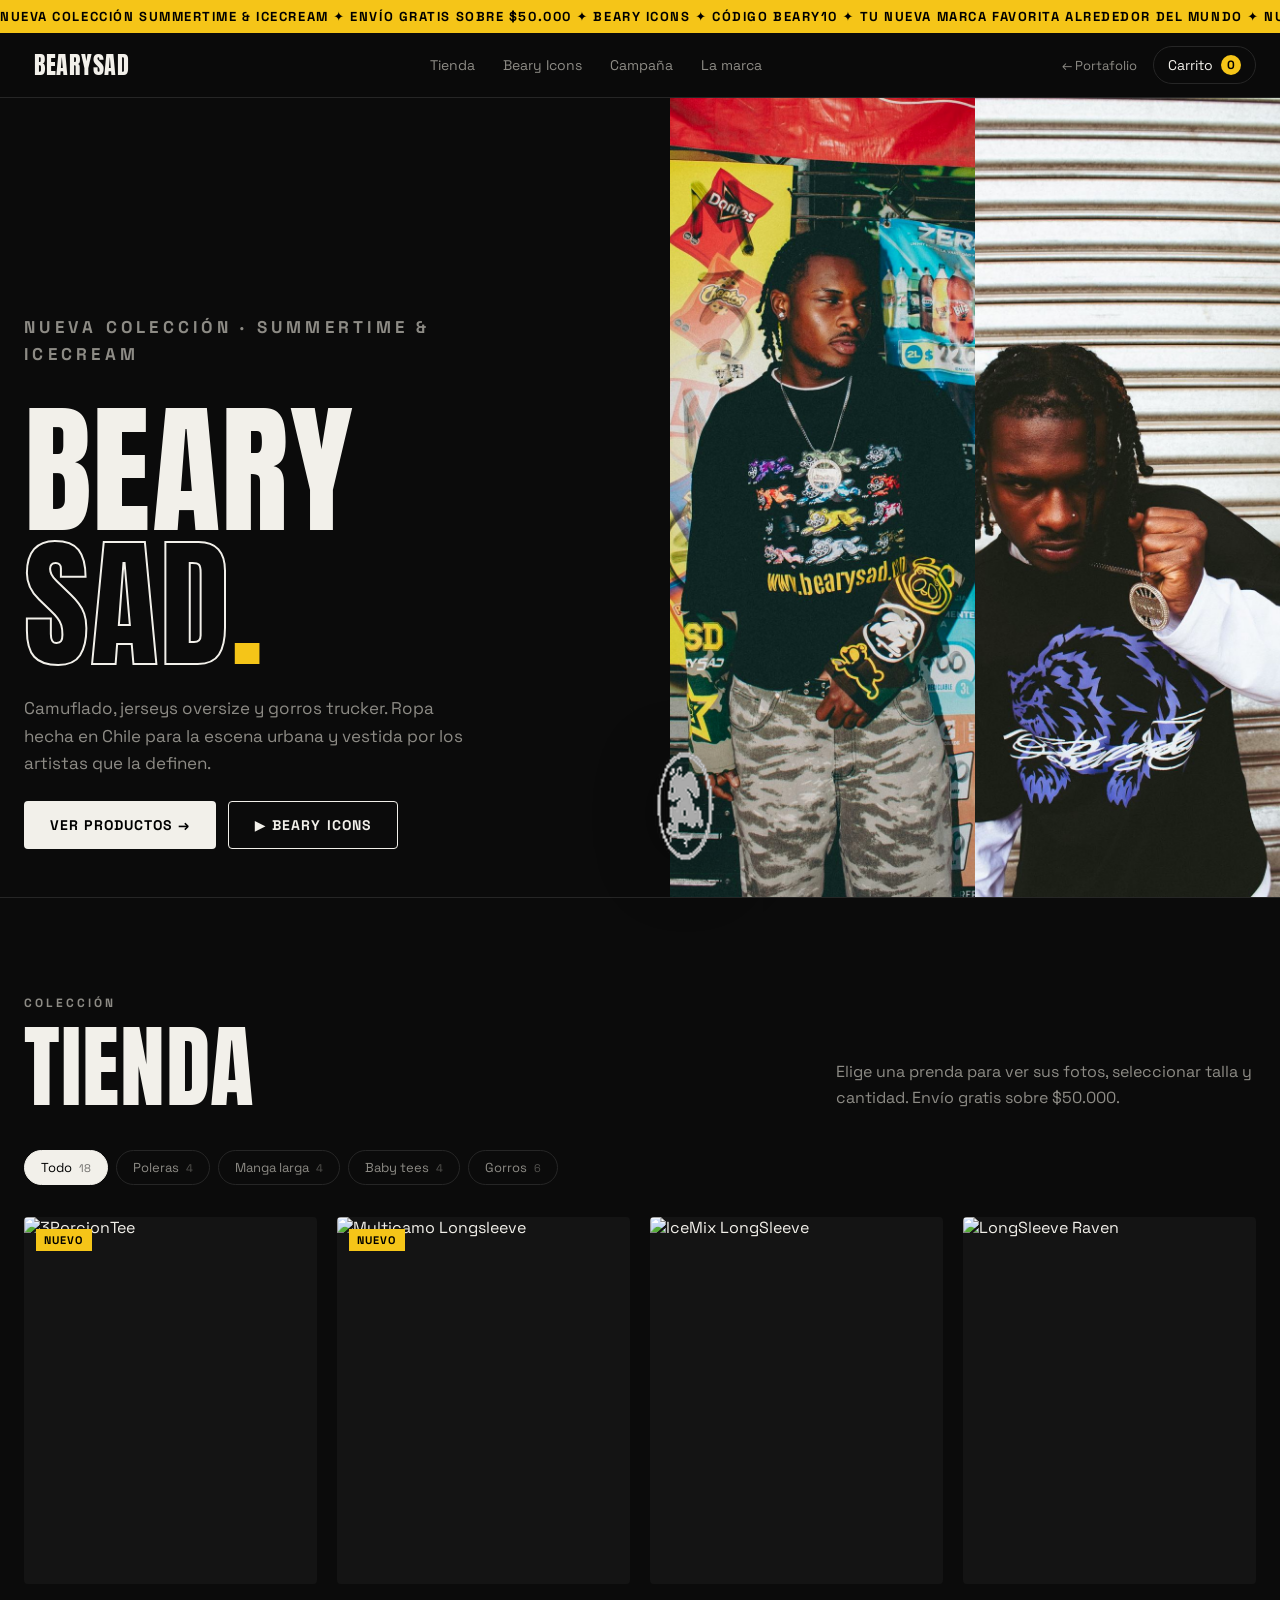
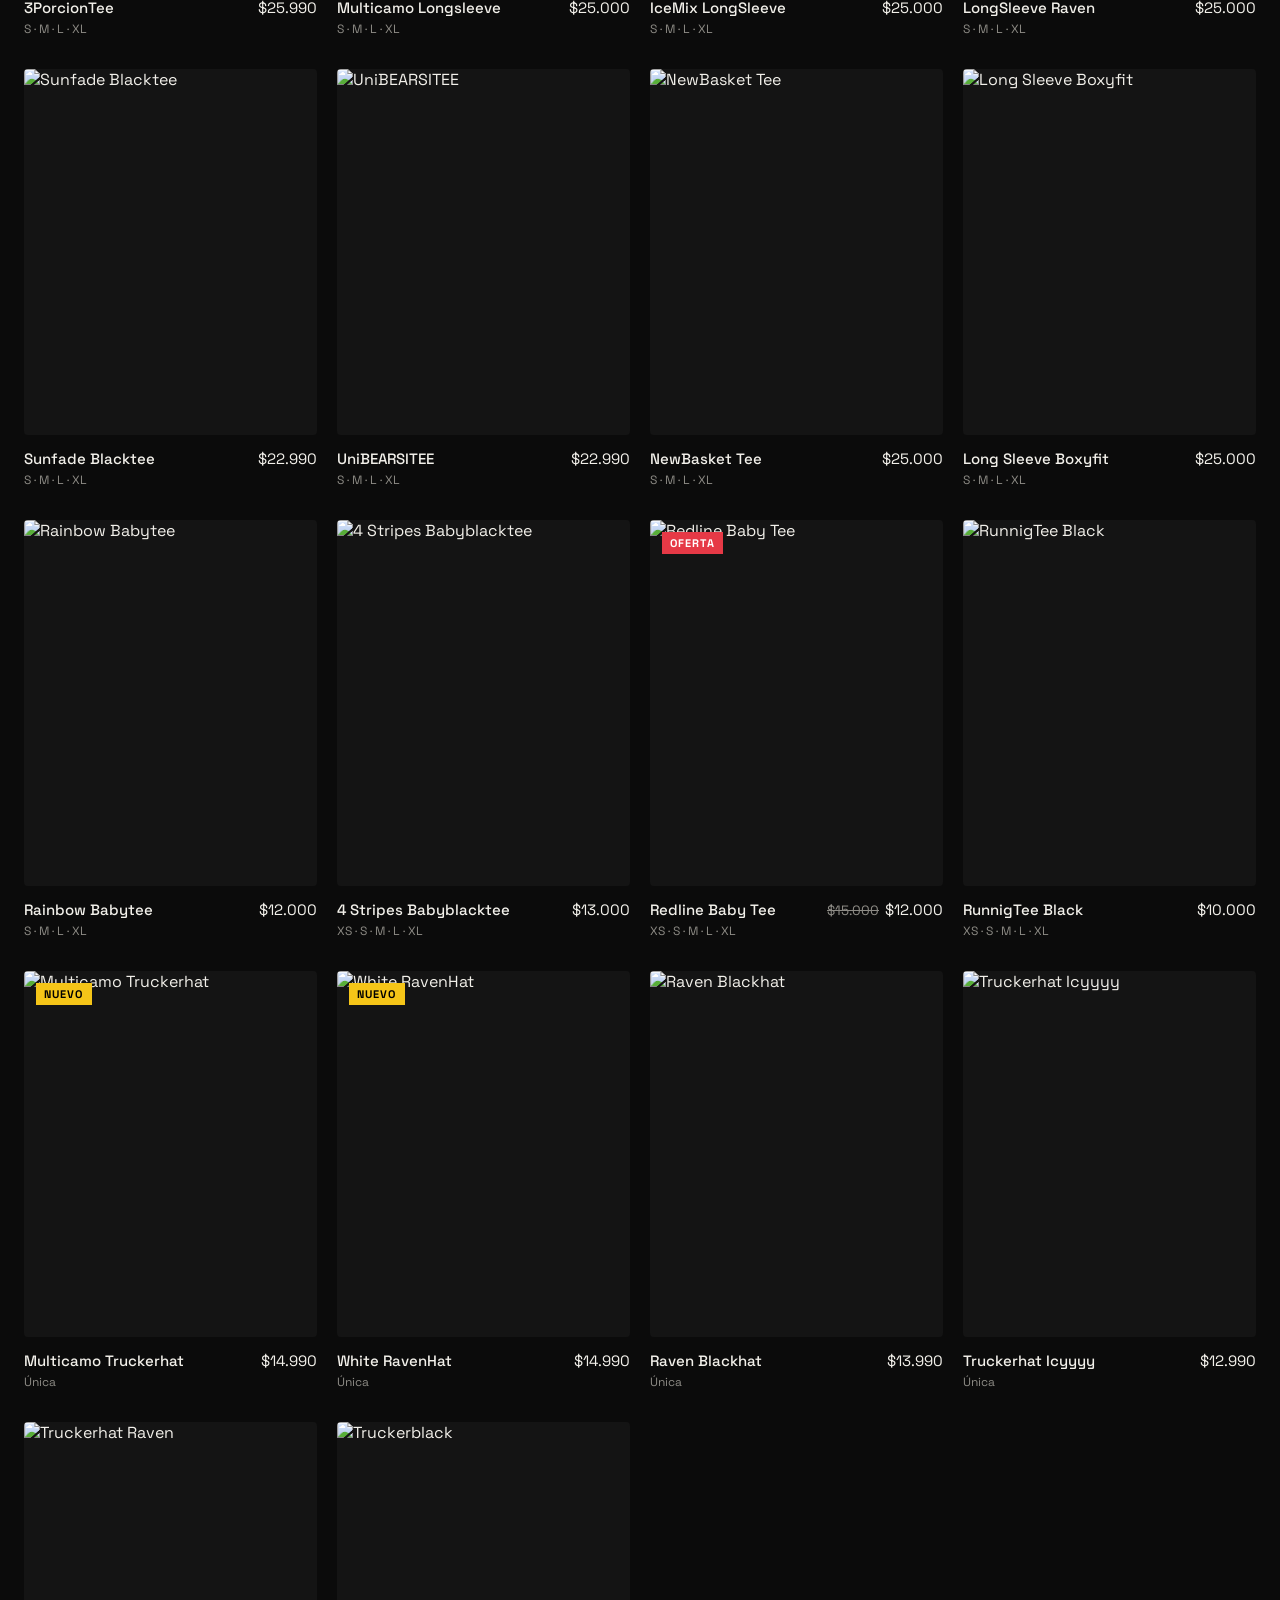
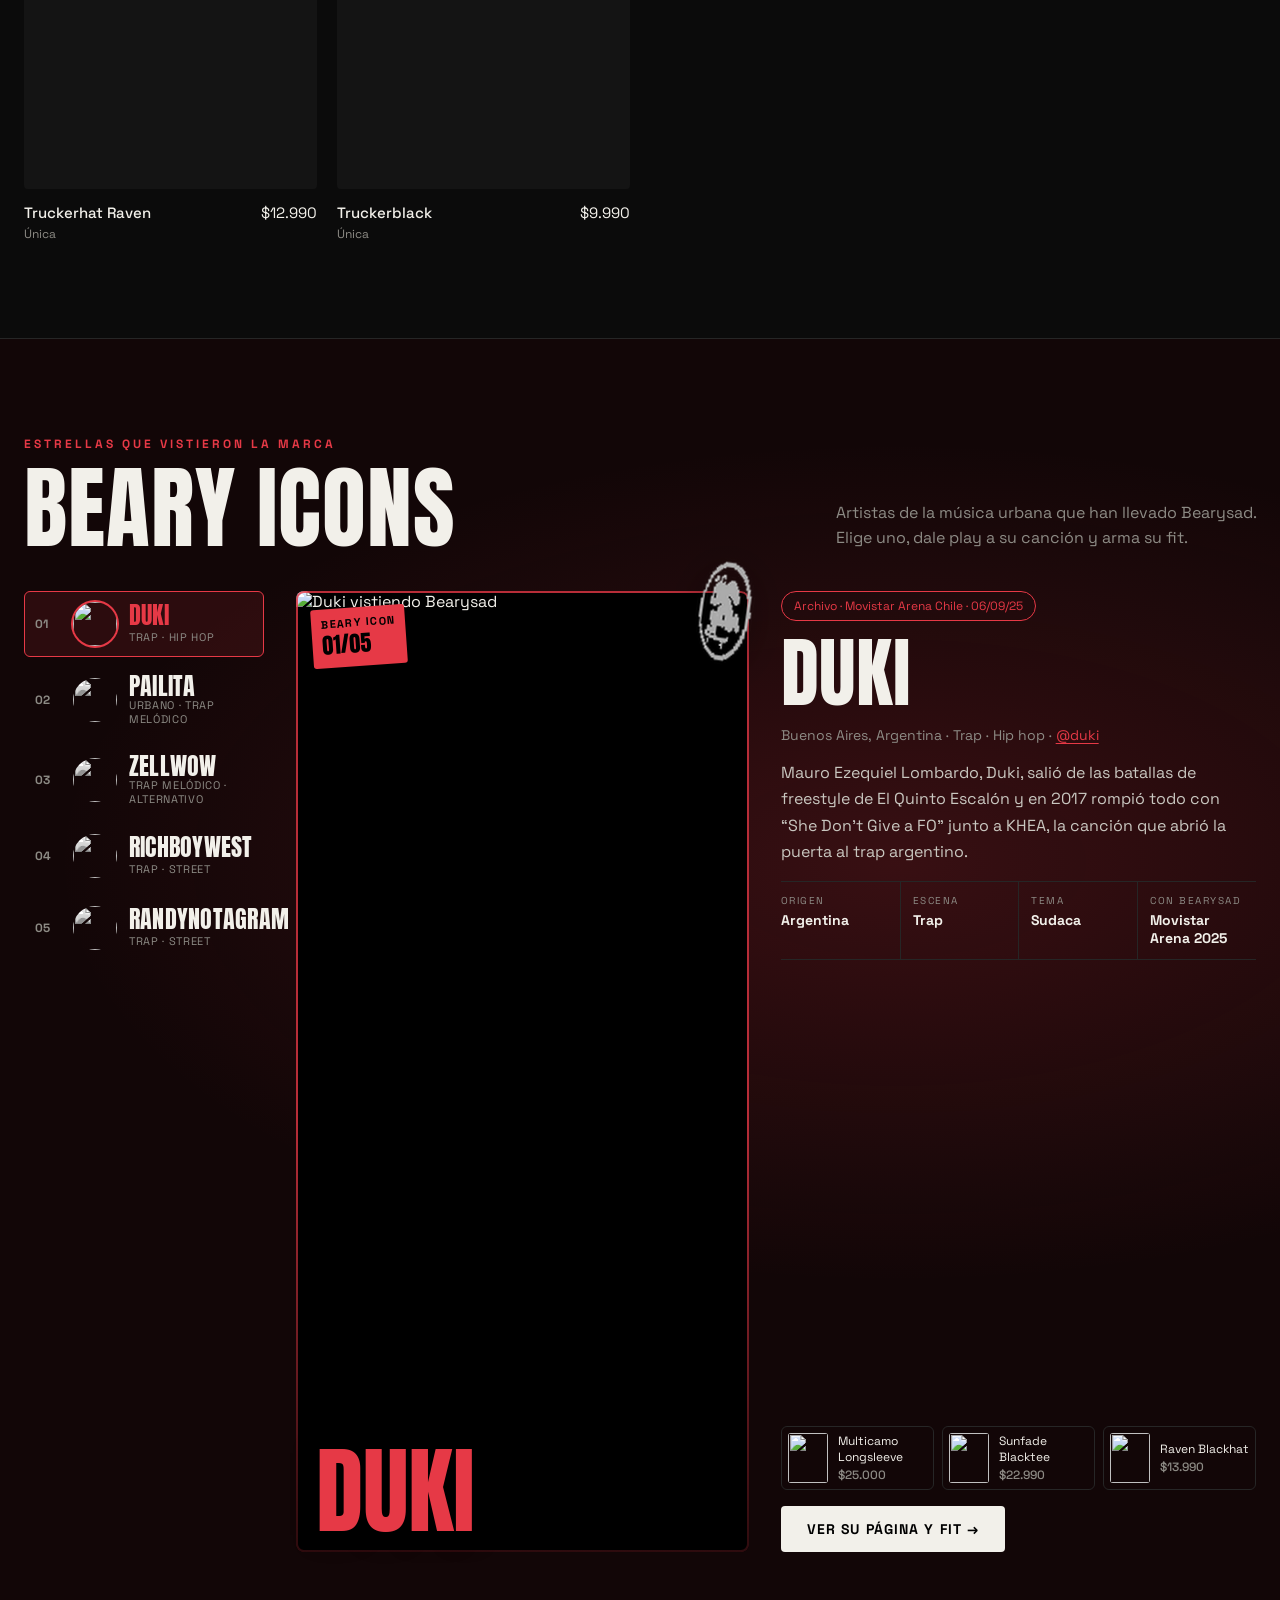
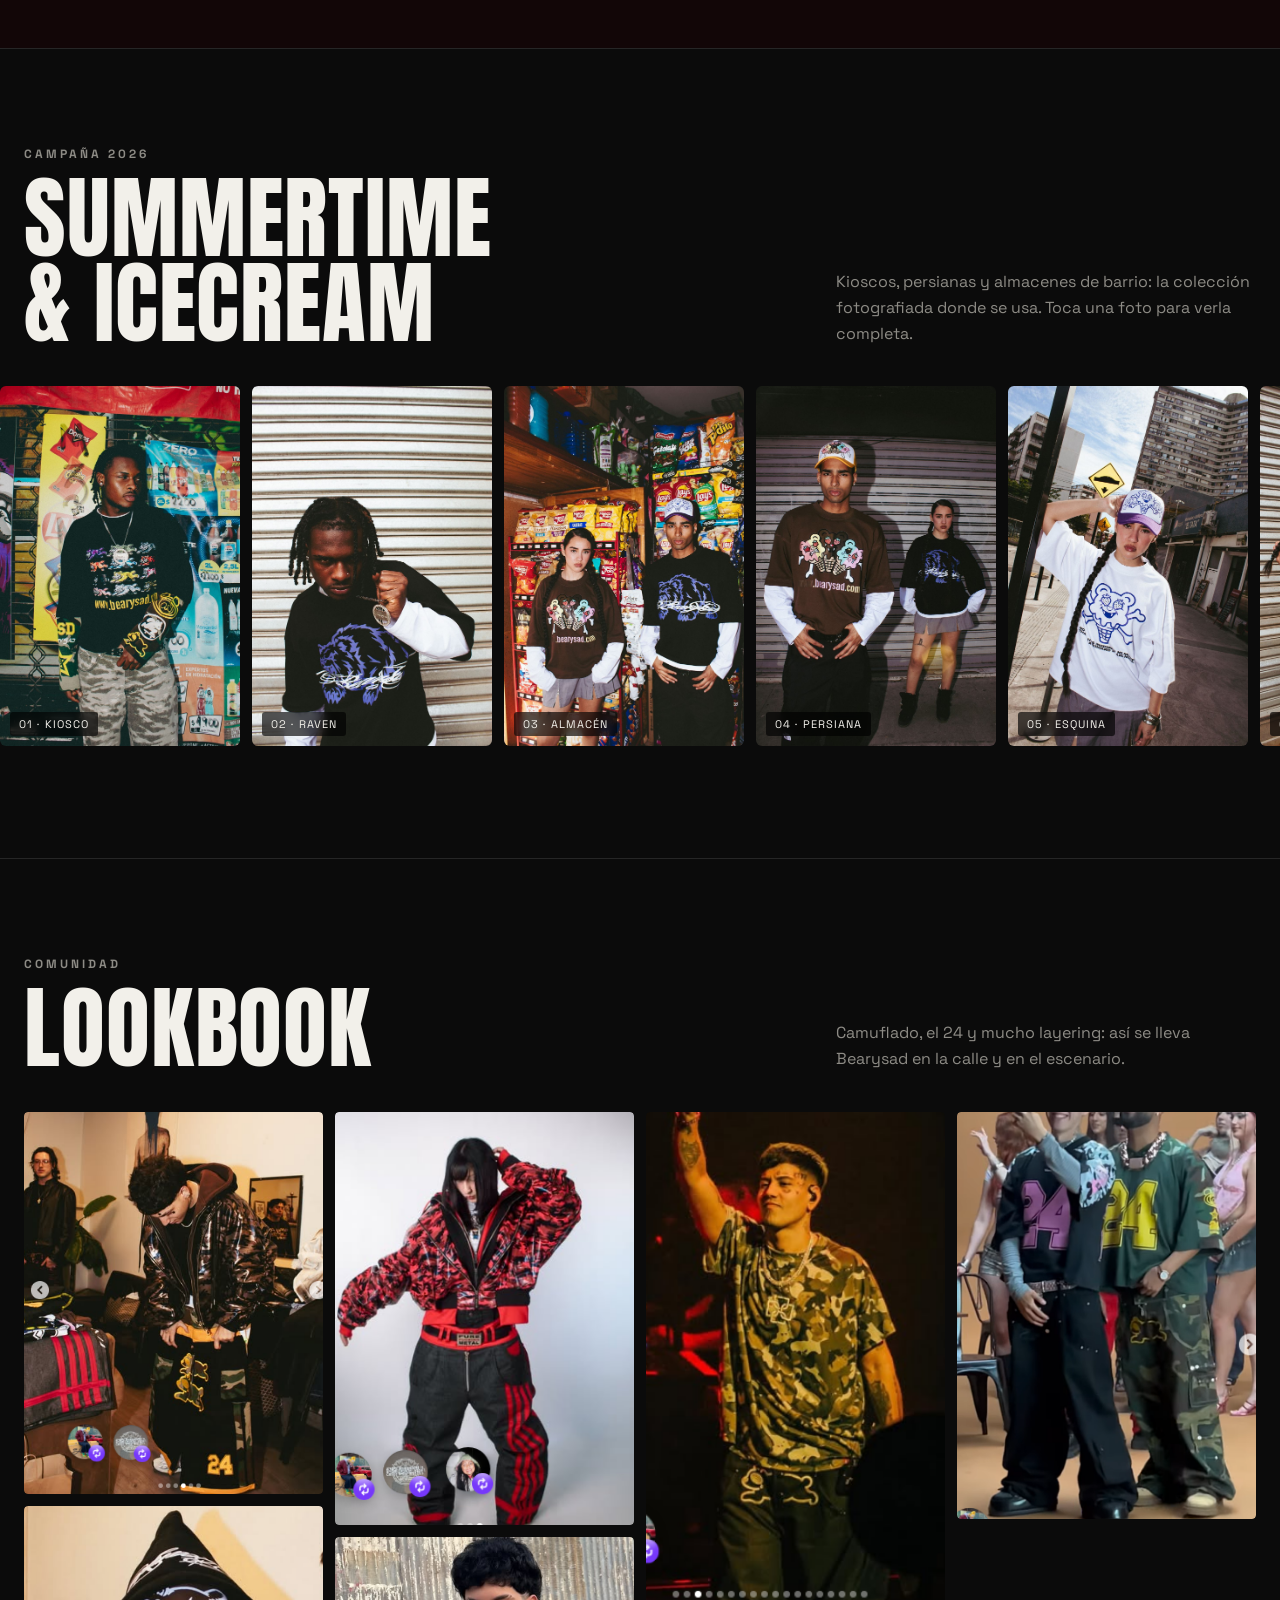
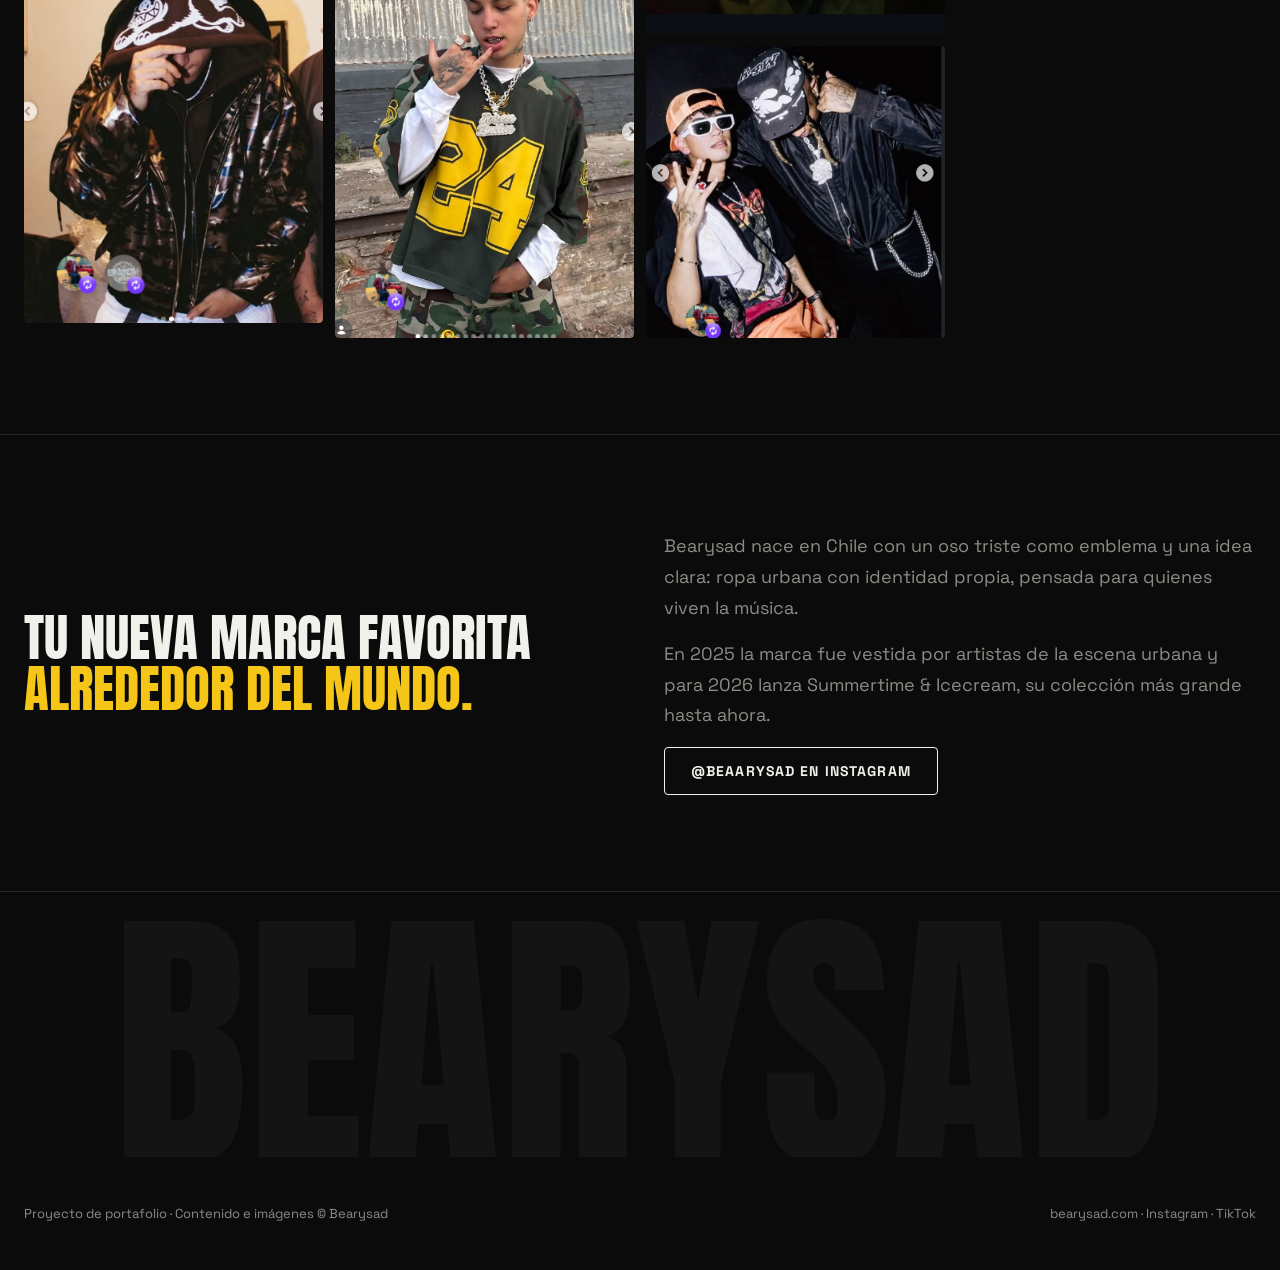
==== commit 01652b1b: "Beary Icons: video oficial por artista, volumen y arreglos visuales - Reproductor con el video ofici" ====
--- a/proyectos/bearysad/index.html
+++ b/proyectos/bearysad/index.html
@@ -130,10 +130,8 @@
       $('#stage-photo').innerHTML = `
         <div class="photo-frame">
           <img class="ph-main" src="${i.image}" alt="${i.name} vistiendo Bearysad">
-          <img class="ph-r" src="${i.image}" alt=""><img class="ph-b" src="${i.image}" alt="">
-          <span class="scan"></span>
         </div>
-        <div class="bg-name">${i.name}</div>
+        <div class="bg-name" style="--len:${i.name.length}">${i.name}</div>
         <img class="dancer" src="${BEAR_GIF}" alt="Oso Bearysad bailando">
         <span class="sticker">Beary Icon<br><b>${String(k + 1).padStart(2, '0')}/${String(ICONS.length).padStart(2, '0')}</b></span>`;
       $('#stage-info').innerHTML = `
--- a/proyectos/bearysad/styles.css
+++ b/proyectos/bearysad/styles.css
@@ -169,8 +169,7 @@
 
 /* ===== Página de ícono ===== */
 body.icon-page { --accent: var(--icon-accent, #f5c518); background: var(--icon-bg, #0b0b0b); }
-.icon-hero { position: relative; min-height: calc(100vh - 64px); display: grid; grid-template-columns: 1fr 1fr; overflow: hidden; }
-.icon-hero .bg-name { position: absolute; inset: auto 0 -0.12em 0; font-family: Anton; font-size: 26vw; line-height: .8; text-transform: uppercase; color: transparent; -webkit-text-stroke: 1px var(--accent); opacity: .25; white-space: nowrap; pointer-events: none; }
+.icon-hero { position: relative; min-height: calc(100vh - 64px); display: grid; grid-template-columns: 1fr 1fr; overflow: hidden; overflow: clip; }
 .icon-hero .photo { position: relative; }
 .icon-hero .photo img { width: 100%; height: 100%; object-fit: cover; position: absolute; inset: 0; }
 .icon-hero .photo::after { content: ''; position: absolute; inset: 0; background: linear-gradient(90deg, transparent 60%, var(--icon-bg, #0b0b0b)); }
@@ -216,7 +215,7 @@
 @media (max-width: 900px) { .hero-bear { left: auto; right: 16px; bottom: -40px; width: 96px !important; } .hero-imgs { height: 70vh; } }
 
 /* ---------- Beary Icons: escenario ---------- */
-.icons-stage { --c: var(--accent); --stage-bg: #0b0b0b; background: radial-gradient(1200px 600px at 70% 40%, color-mix(in srgb, var(--c) 18%, transparent), transparent 70%), var(--stage-bg); transition: background .6s; overflow: hidden; }
+.icons-stage { --c: var(--accent); --stage-bg: #0b0b0b; background: radial-gradient(1200px 600px at 70% 40%, color-mix(in srgb, var(--c) 18%, transparent), transparent 70%), var(--stage-bg); transition: background .6s; overflow: hidden; overflow: clip; }
 .icons-stage .kicker { color: var(--c); transition: color .4s; }
 .stage { display: grid; grid-template-columns: 240px minmax(0, 1fr) minmax(0, 1.05fr); gap: 32px; align-items: stretch; }
 .roster { list-style: none; display: flex; flex-direction: column; gap: 6px; }
@@ -231,19 +230,12 @@
 .roster button[aria-selected="true"] .nm { color: var(--c); }
 
 .stage-photo { position: relative; min-height: 560px; }
-.photo-frame { position: absolute; inset: 0; border-radius: 8px; overflow: hidden; background: #000; transform: scale(calc(1 + var(--beat, 0) * .025)); transition: transform .08s; }
+.photo-frame { position: absolute; inset: 0; border-radius: 8px; overflow: hidden; background: #000; }
+.photo-frame::before { content: ''; position: absolute; inset: 55% 0 0 0; background: linear-gradient(transparent, rgba(0,0,0,.75)); z-index: 1; pointer-events: none; }
 .photo-frame img { position: absolute; inset: 0; width: 100%; height: 100%; object-fit: cover; }
-.photo-frame .ph-r, .photo-frame .ph-b { mix-blend-mode: screen; opacity: 0; }
-.photo-frame .ph-r { filter: sepia(1) saturate(8) hue-rotate(-50deg); }
-.photo-frame .ph-b { filter: sepia(1) saturate(8) hue-rotate(180deg); }
-.is-playing .photo-frame .ph-r { opacity: .35; animation: glitchR 1.6s steps(2) infinite; }
-.is-playing .photo-frame .ph-b { opacity: .35; animation: glitchB 1.3s steps(2) infinite; }
-@keyframes glitchR { 0%,100% { transform: translate(0); } 20% { transform: translate(-6px, 2px); } 60% { transform: translate(4px, -2px); } }
-@keyframes glitchB { 0%,100% { transform: translate(0); } 30% { transform: translate(6px, -3px); } 70% { transform: translate(-3px, 2px); } }
-.photo-frame .scan { position: absolute; inset: 0; background: repeating-linear-gradient(0deg, rgba(0,0,0,.18) 0 2px, transparent 2px 4px); opacity: 0; transition: opacity .3s; pointer-events: none; }
-.is-playing .photo-frame .scan { opacity: 1; }
 .photo-frame::after { content: ''; position: absolute; inset: 0; border: 2px solid var(--c); border-radius: 8px; opacity: .8; pointer-events: none; }
-.stage-photo .bg-name { position: absolute; left: -12px; right: -12px; bottom: -18px; font-family: Anton; text-transform: uppercase; font-size: clamp(56px, 7vw, 120px); line-height: .8; color: var(--c); mix-blend-mode: difference; white-space: nowrap; overflow: hidden; pointer-events: none; }
+.stage-photo { container-type: inline-size; }
+.stage-photo .bg-name { position: absolute; left: 20px; right: 20px; bottom: 18px; z-index: 2; font-family: Anton; text-transform: uppercase; font-size: min(96px, calc((100cqw - 40px) / (var(--len, 6) * .5))); line-height: .9; color: var(--c); white-space: nowrap; pointer-events: none; text-shadow: 0 4px 24px rgba(0,0,0,.5); }
 .dancer { position: absolute; width: 110px; right: -28px; top: -34px; z-index: 3; filter: drop-shadow(0 8px 20px rgba(0,0,0,.6)); transform: rotate(8deg) scale(calc(1 + var(--beat, 0) * .35)); transition: transform .08s; pointer-events: none; }
 .is-playing .dancer { animation: dance .5s ease-in-out infinite alternate; }
 @keyframes dance { from { rotate: -10deg; } to { rotate: 12deg; } }
@@ -252,7 +244,7 @@
 .stage-photo.swap .photo-frame { animation: swapIn .6s cubic-bezier(.2,.8,.2,1); }
 .stage-photo.swap .bg-name { animation: slideName .7s cubic-bezier(.2,.8,.2,1); }
 @keyframes swapIn { from { clip-path: inset(0 0 100% 0); } to { clip-path: inset(0 0 0 0); } }
-@keyframes slideName { from { transform: translateX(-30%); opacity: 0; } }
+@keyframes slideName { from { transform: translateY(30%); opacity: 0; } }
 
 .stage-info { display: flex; flex-direction: column; gap: 16px; justify-content: center; }
 .stage-info > * { animation: fadeUp .5s both; }
@@ -457,3 +449,39 @@
   .b-item .ph { grid-row: span 2; }
   .b-buy { flex-direction: column; align-items: stretch; } .b-buy .add { min-width: 0; width: 100%; }
 }
+
+/* Reproductor: volumen */
+.p-vol { display: flex; align-items: center; gap: 8px; margin-top: 8px; }
+.v-btn { width: 28px; height: 28px; display: grid; place-items: center; font-size: 15px; border-radius: 50%; flex: none; }
+.v-btn:hover { background: rgba(255,255,255,.08); }
+.v-range { -webkit-appearance: none; appearance: none; flex: 1; max-width: 160px; height: 4px; border-radius: 4px; cursor: pointer;
+  background: linear-gradient(90deg, var(--c) var(--v, 80%), rgba(255,255,255,.14) var(--v, 80%)); }
+.v-range::-webkit-slider-thumb { -webkit-appearance: none; width: 14px; height: 14px; border-radius: 50%; background: #fff; border: 2px solid var(--c); }
+.v-range::-moz-range-thumb { width: 12px; height: 12px; border-radius: 50%; background: #fff; border: 2px solid var(--c); }
+.v-num { font-size: 11px; color: var(--muted); font-variant-numeric: tabular-nums; min-width: 22px; }
+
+/* Reproductor con video oficial */
+.player { flex-direction: column; align-items: stretch; gap: 12px; }
+.p-video { position: relative; aspect-ratio: 16/9; min-height: 200px; border-radius: 8px; overflow: hidden; background: #000; }
+.p-frame, .p-video iframe { position: absolute; inset: 0; width: 100%; height: 100%; border: 0; }
+.p-poster { position: absolute; inset: 0; z-index: 1; display: grid; place-items: center; }
+.p-poster img { position: absolute; inset: 0; width: 100%; height: 100%; object-fit: cover; opacity: .75; transition: opacity .3s, transform .5s; }
+.p-poster:hover img { opacity: 1; transform: scale(1.03); }
+.big-play { position: relative; width: 64px; height: 64px; border-radius: 50%; background: var(--c); color: #000; display: grid; place-items: center; font-size: 22px; box-shadow: 0 10px 30px rgba(0,0,0,.5); transition: transform .2s; }
+.p-poster:hover .big-play { transform: scale(1.1); }
+.p-video.live .p-poster { display: none; }
+.p-head { display: flex; gap: 12px; align-items: center; }
+.p-head .vinyl { width: 52px; height: 52px; animation-duration: 2.4s; }
+.p-head .vinyl img { width: 56%; height: 56%; }
+.p-head .vinyl::after { display: none; }
+.p-meta { display: flex; flex-direction: column; gap: 2px; min-width: 0; }
+.p-vol { margin-top: 0; }
+
+/* Página de ícono: columnas parejas y nombres que caben en su columna */
+.icon-hero { grid-template-columns: minmax(0, 1fr) minmax(0, 1fr); }
+.icon-hero .info { container-type: inline-size; }
+.icon-hero h1 { font-size: min(160px, calc(100cqw / (var(--len, 6) * .5))); }
+.icon-hero .info .bg-name { font-family: Anton; text-transform: uppercase; line-height: .85; white-space: nowrap; color: transparent;
+  -webkit-text-stroke: 1px var(--accent); opacity: .3; pointer-events: none; margin-top: 8px;
+  font-size: min(140px, calc(100cqw / (var(--len, 6) * .5))); }
+@media (max-width: 860px) { .icon-hero { grid-template-columns: 1fr; } }
